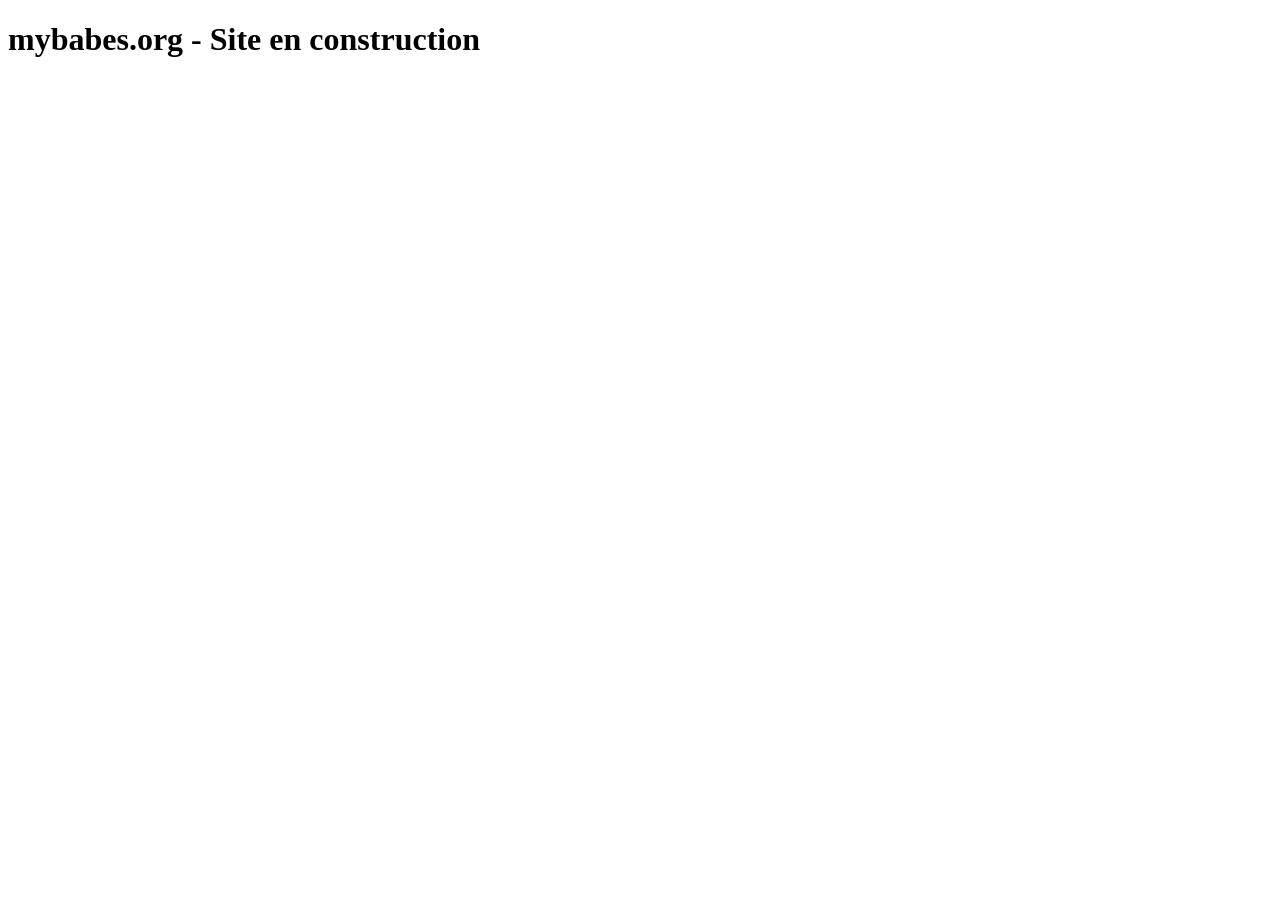
==== mybabes.org/index.html @ 53bb5b3e "init: index.html" ====
<!DOCTYPE html>
<html lang="en">
<head>
    <meta charset="UTF-8">
    <meta name="viewport" content="width=device-width, initial-scale=1.0">
    <title>mybabes.org</title>
</head>
<body>
    <h1>mybabes.org - Site en construction</h1>
</body>
</html>
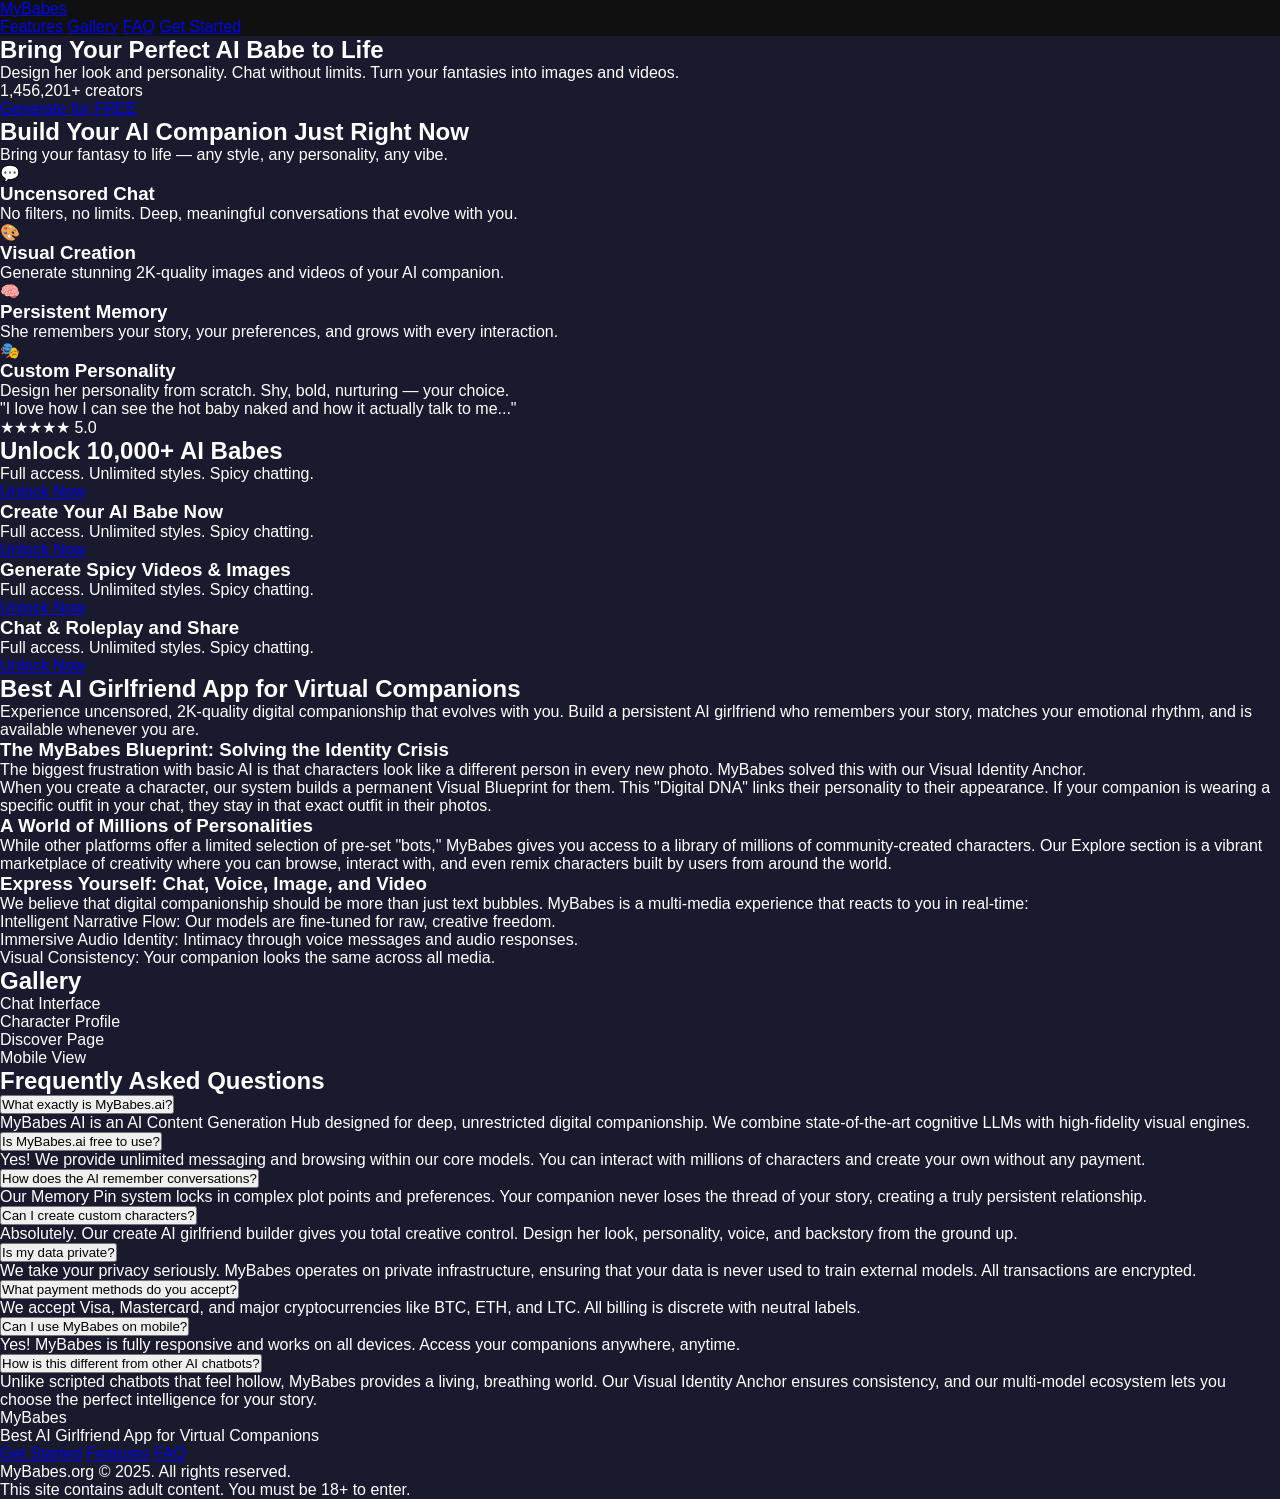
==== commit 5c7d3183: "feat: update mybabes.org/index.html" ====
--- a/mybabes.org/index.html
+++ b/mybabes.org/index.html
@@ -3,9 +3,253 @@
 <head>
     <meta charset="UTF-8">
     <meta name="viewport" content="width=device-width, initial-scale=1.0">
-    <title>mybabes.org</title>
+    <title>MyBabes - Best AI Girlfriend App for Virtual Companions</title>
+    <meta name="description" content="Experience the best AI girlfriend app for virtual companions. Build a unique partner with persistent memory, uncensored chat, and 2K-quality visuals.">
+    <link rel="canonical" href="https://mybabes.org/">
+    <link rel="icon" type="image/png" href="images/icons/favicon.png">
+    <link rel="preconnect" href="https://fonts.googleapis.com">
+    <link href="https://fonts.googleapis.com/css2?family=Inter:wght@300;400;500;600;700;800&display=swap" rel="stylesheet">
+    <link rel="stylesheet" href="styles.css">
+    
+    <script type="application/ld+json">
+    {
+        "@context": "https://schema.org",
+        "@type": "WebApplication",
+        "name": "MyBabes AI Girlfriend",
+        "description": "Best AI girlfriend app for virtual companions",
+        "applicationCategory": "LifestyleApplication",
+        "operatingSystem": "Web",
+        "aggregateRating": {
+            "@type": "AggregateRating",
+            "ratingValue": "4.9",
+            "ratingCount": "1247"
+        },
+        "offers": {
+            "@type": "Offer",
+            "price": "0",
+            "priceCurrency": "USD"
+        }
+    }
+    </script>
 </head>
 <body>
-    <h1>mybabes.org - Site en construction</h1>
+    <nav class="navbar">
+        <div class="nav-container">
+            <a href="/" class="logo">MyBabes</a>
+            <div class="nav-links">
+                <a href="#features">Features</a>
+                <a href="#gallery">Gallery</a>
+                <a href="#faq">FAQ</a>
+                <a href="link/" class="nav-cta">Get Started</a>
+            </div>
+        </div>
+    </nav>
+
+    <section class="hero">
+        <div class="hero-content">
+            <h1>Bring Your Perfect AI Babe to Life</h1>
+            <p class="hero-subtitle">Design her look and personality. Chat without limits. Turn your fantasies into images and videos.</p>
+            <div class="hero-stats">
+                <span class="stat">1,456,201+ creators</span>
+            </div>
+            <a href="link/" class="cta-button">Generate for FREE</a>
+        </div>
+        <div class="hero-visual">
+            <div class="hero-card"></div>
+        </div>
+    </section>
+
+    <section class="features" id="features">
+        <div class="container">
+            <h2>Build Your AI Companion Just Right Now</h2>
+            <p class="section-subtitle">Bring your fantasy to life — any style, any personality, any vibe.</p>
+            
+            <div class="features-grid">
+                <div class="feature-card">
+                    <div class="feature-icon">💬</div>
+                    <h3>Uncensored Chat</h3>
+                    <p>No filters, no limits. Deep, meaningful conversations that evolve with you.</p>
+                </div>
+                <div class="feature-card">
+                    <div class="feature-icon">🎨</div>
+                    <h3>Visual Creation</h3>
+                    <p>Generate stunning 2K-quality images and videos of your AI companion.</p>
+                </div>
+                <div class="feature-card">
+                    <div class="feature-icon">🧠</div>
+                    <h3>Persistent Memory</h3>
+                    <p>She remembers your story, your preferences, and grows with every interaction.</p>
+                </div>
+                <div class="feature-card">
+                    <div class="feature-icon">🎭</div>
+                    <h3>Custom Personality</h3>
+                    <p>Design her personality from scratch. Shy, bold, nurturing — your choice.</p>
+                </div>
+            </div>
+            
+            <div class="testimonial">
+                <p class="quote">"I love how I can see the hot baby naked and how it actually talk to me..."</p>
+                <div class="rating">★★★★★ <span>5.0</span></div>
+            </div>
+        </div>
+    </section>
+
+    <section class="unlock">
+        <div class="container">
+            <h2>Unlock 10,000+ AI Babes</h2>
+            <p>Full access. Unlimited styles. Spicy chatting.</p>
+            <a href="link/" class="cta-button">Unlock Now</a>
+        </div>
+    </section>
+
+    <section class="details">
+        <div class="container">
+            <div class="detail-block">
+                <h3>Create Your AI Babe Now</h3>
+                <p>Full access. Unlimited styles. Spicy chatting.</p>
+                <a href="link/" class="cta-button secondary">Unlock Now</a>
+            </div>
+            
+            <div class="detail-block">
+                <h3>Generate Spicy Videos & Images</h3>
+                <p>Full access. Unlimited styles. Spicy chatting.</p>
+                <a href="link/" class="cta-button secondary">Unlock Now</a>
+            </div>
+            
+            <div class="detail-block">
+                <h3>Chat & Roleplay and Share</h3>
+                <p>Full access. Unlimited styles. Spicy chatting.</p>
+                <a href="link/" class="cta-button secondary">Unlock Now</a>
+            </div>
+        </div>
+    </section>
+
+    <section class="about">
+        <div class="container">
+            <h2>Best AI Girlfriend App for Virtual Companions</h2>
+            <p>Experience uncensored, 2K-quality digital companionship that evolves with you. Build a persistent AI girlfriend who remembers your story, matches your emotional rhythm, and is available whenever you are.</p>
+            
+            <div class="about-content">
+                <div class="about-text">
+                    <h3>The MyBabes Blueprint: Solving the Identity Crisis</h3>
+                    <p>The biggest frustration with basic AI is that characters look like a different person in every new photo. MyBabes solved this with our Visual Identity Anchor.</p>
+                    <p>When you create a character, our system builds a permanent Visual Blueprint for them. This "Digital DNA" links their personality to their appearance. If your companion is wearing a specific outfit in your chat, they stay in that exact outfit in their photos.</p>
+                </div>
+                
+                <div class="about-text">
+                    <h3>A World of Millions of Personalities</h3>
+                    <p>While other platforms offer a limited selection of pre-set "bots," MyBabes gives you access to a library of millions of community-created characters. Our Explore section is a vibrant marketplace of creativity where you can browse, interact with, and even remix characters built by users from around the world.</p>
+                </div>
+                
+                <div class="about-text">
+                    <h3>Express Yourself: Chat, Voice, Image, and Video</h3>
+                    <p>We believe that digital companionship should be more than just text bubbles. MyBabes is a multi-media experience that reacts to you in real-time:</p>
+                    <ul>
+                        <li>Intelligent Narrative Flow: Our models are fine-tuned for raw, creative freedom.</li>
+                        <li>Immersive Audio Identity: Intimacy through voice messages and audio responses.</li>
+                        <li>Visual Consistency: Your companion looks the same across all media.</li>
+                    </ul>
+                </div>
+            </div>
+        </div>
+    </section>
+
+    <section class="gallery" id="gallery">
+        <div class="container">
+            <h2>Gallery</h2>
+            <div class="gallery-grid">
+                <div class="gallery-item">
+                    <div class="gallery-placeholder">Chat Interface</div>
+                </div>
+                <div class="gallery-item">
+                    <div class="gallery-placeholder">Character Profile</div>
+                </div>
+                <div class="gallery-item">
+                    <div class="gallery-placeholder">Discover Page</div>
+                </div>
+                <div class="gallery-item">
+                    <div class="gallery-placeholder">Mobile View</div>
+                </div>
+            </div>
+        </div>
+    </section>
+
+    <section class="faq" id="faq">
+        <div class="container">
+            <h2>Frequently Asked Questions</h2>
+            <div class="faq-list">
+                <div class="faq-item">
+                    <button class="faq-question">What exactly is MyBabes.ai?</button>
+                    <div class="faq-answer">
+                        <p>MyBabes AI is an AI Content Generation Hub designed for deep, unrestricted digital companionship. We combine state-of-the-art cognitive LLMs with high-fidelity visual engines.</p>
+                    </div>
+                </div>
+                <div class="faq-item">
+                    <button class="faq-question">Is MyBabes.ai free to use?</button>
+                    <div class="faq-answer">
+                        <p>Yes! We provide unlimited messaging and browsing within our core models. You can interact with millions of characters and create your own without any payment.</p>
+                    </div>
+                </div>
+                <div class="faq-item">
+                    <button class="faq-question">How does the AI remember conversations?</button>
+                    <div class="faq-answer">
+                        <p>Our Memory Pin system locks in complex plot points and preferences. Your companion never loses the thread of your story, creating a truly persistent relationship.</p>
+                    </div>
+                </div>
+                <div class="faq-item">
+                    <button class="faq-question">Can I create custom characters?</button>
+                    <div class="faq-answer">
+                        <p>Absolutely. Our create AI girlfriend builder gives you total creative control. Design her look, personality, voice, and backstory from the ground up.</p>
+                    </div>
+                </div>
+                <div class="faq-item">
+                    <button class="faq-question">Is my data private?</button>
+                    <div class="faq-answer">
+                        <p>We take your privacy seriously. MyBabes operates on private infrastructure, ensuring that your data is never used to train external models. All transactions are encrypted.</p>
+                    </div>
+                </div>
+                <div class="faq-item">
+                    <button class="faq-question">What payment methods do you accept?</button>
+                    <div class="faq-answer">
+                        <p>We accept Visa, Mastercard, and major cryptocurrencies like BTC, ETH, and LTC. All billing is discrete with neutral labels.</p>
+                    </div>
+                </div>
+                <div class="faq-item">
+                    <button class="faq-question">Can I use MyBabes on mobile?</button>
+                    <div class="faq-answer">
+                        <p>Yes! MyBabes is fully responsive and works on all devices. Access your companions anywhere, anytime.</p>
+                    </div>
+                </div>
+                <div class="faq-item">
+                    <button class="faq-question">How is this different from other AI chatbots?</button>
+                    <div class="faq-answer">
+                        <p>Unlike scripted chatbots that feel hollow, MyBabes provides a living, breathing world. Our Visual Identity Anchor ensures consistency, and our multi-model ecosystem lets you choose the perfect intelligence for your story.</p>
+                    </div>
+                </div>
+            </div>
+        </div>
+    </section>
+
+    <footer>
+        <div class="container">
+            <div class="footer-content">
+                <div class="footer-brand">
+                    <span class="logo">MyBabes</span>
+                    <p>Best AI Girlfriend App for Virtual Companions</p>
+                </div>
+                <div class="footer-links">
+                    <a href="link/">Get Started</a>
+                    <a href="#features">Features</a>
+                    <a href="#faq">FAQ</a>
+                </div>
+            </div>
+            <div class="footer-bottom">
+                <p>MyBabes.org © 2025. All rights reserved.</p>
+                <p class="disclaimer">This site contains adult content. You must be 18+ to enter.</p>
+            </div>
+        </div>
+    </footer>
+
+    <script src="script.js"></script>
 </body>
 </html>
--- a/mybabes.org/styles.css
+++ b/mybabes.org/styles.css
@@ -0,0 +1,18 @@
+/* mybabes.org styles */
+:root {
+    --primary: #ff6b6b;
+    --bg: #1a1a2e;
+    --text: #ffffff;
+}
+
+* {
+    margin: 0;
+    padding: 0;
+    box-sizing: border-box;
+}
+
+body {
+    background: var(--bg);
+    color: var(--text);
+    font-family: Arial, sans-serif;
+}
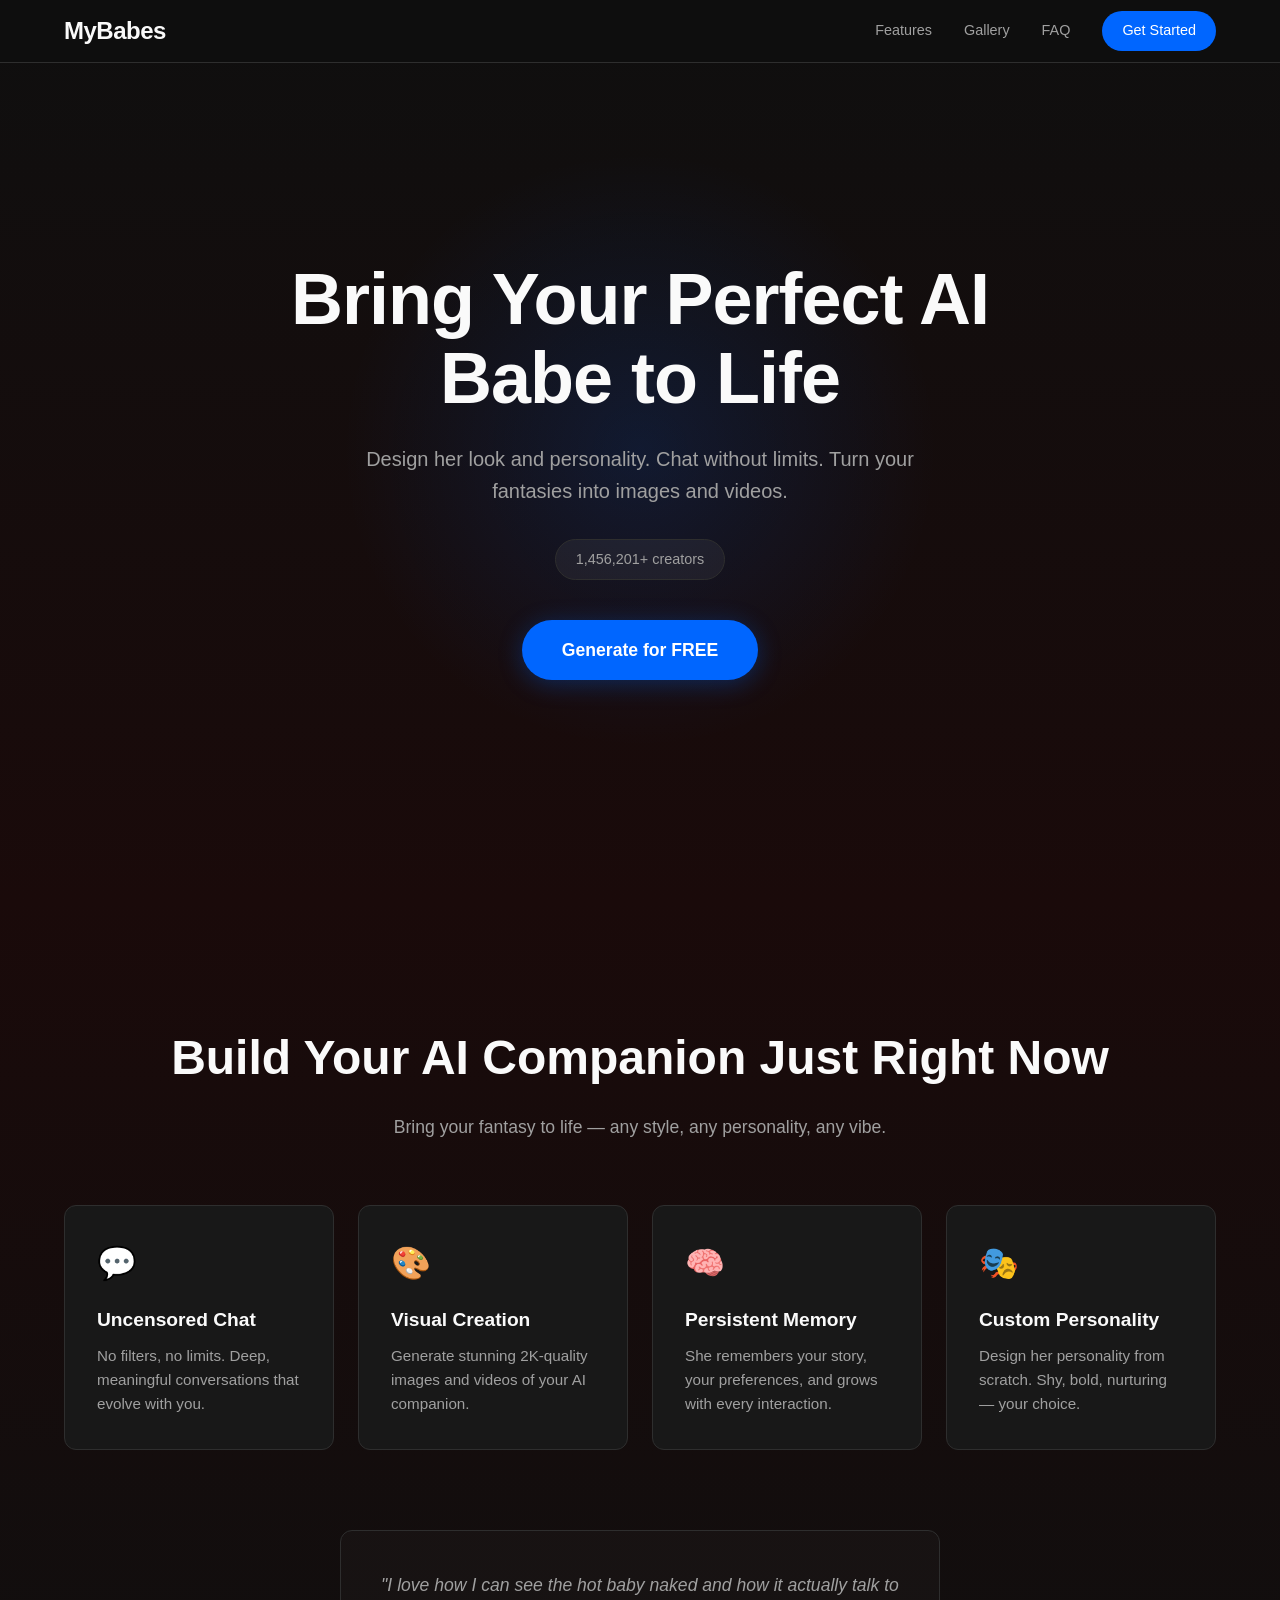
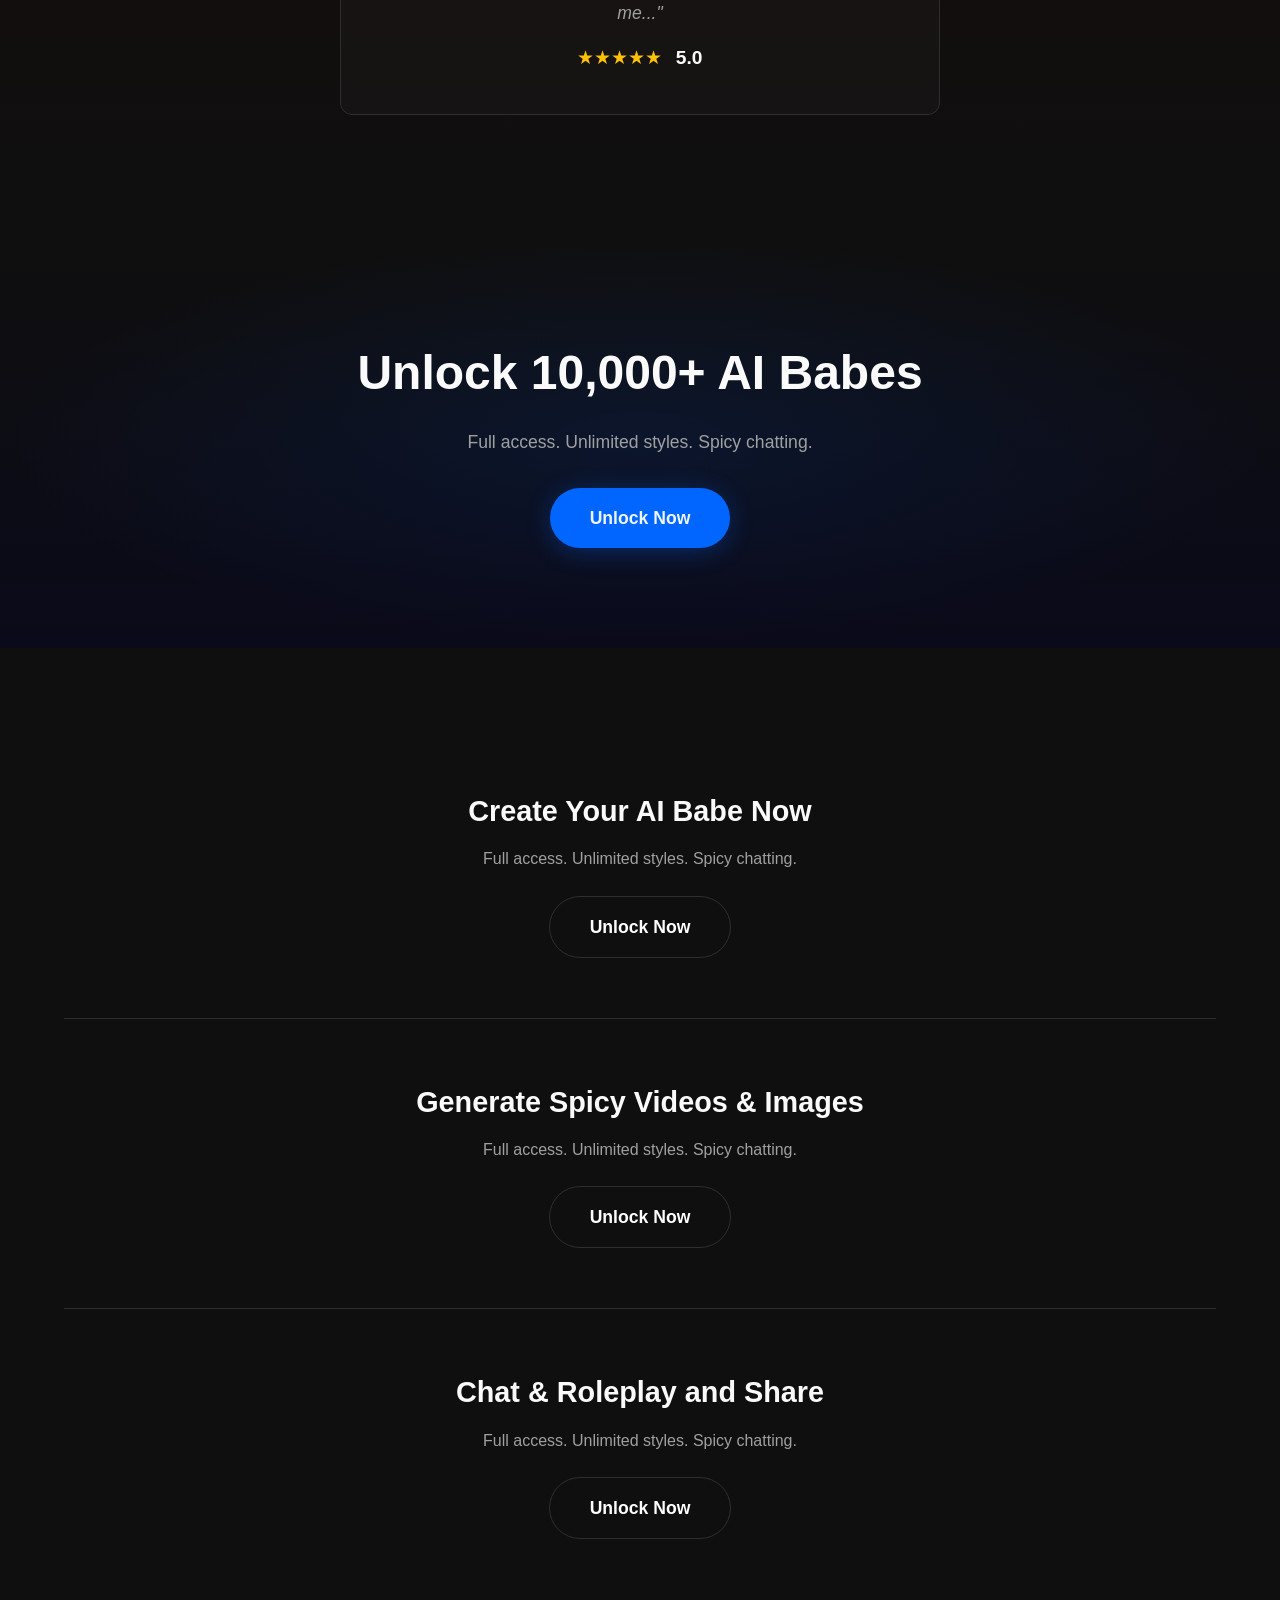
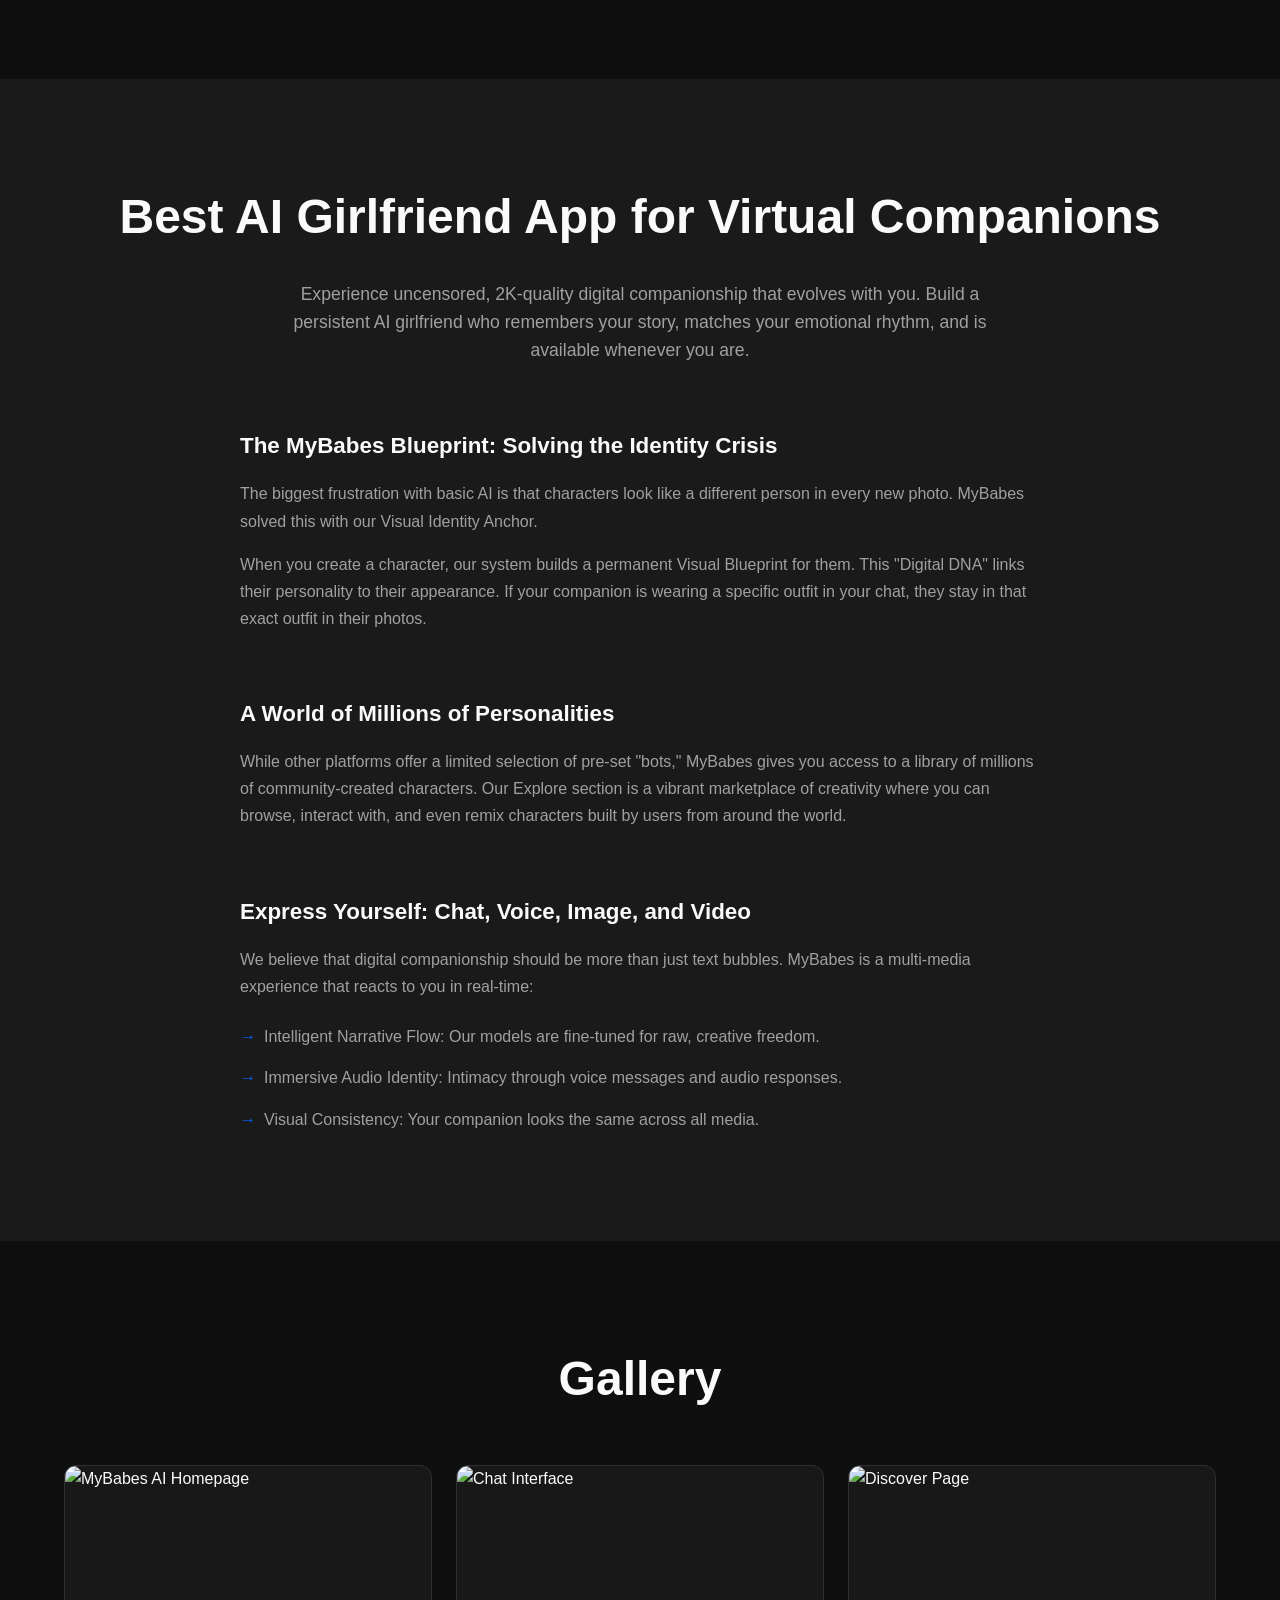
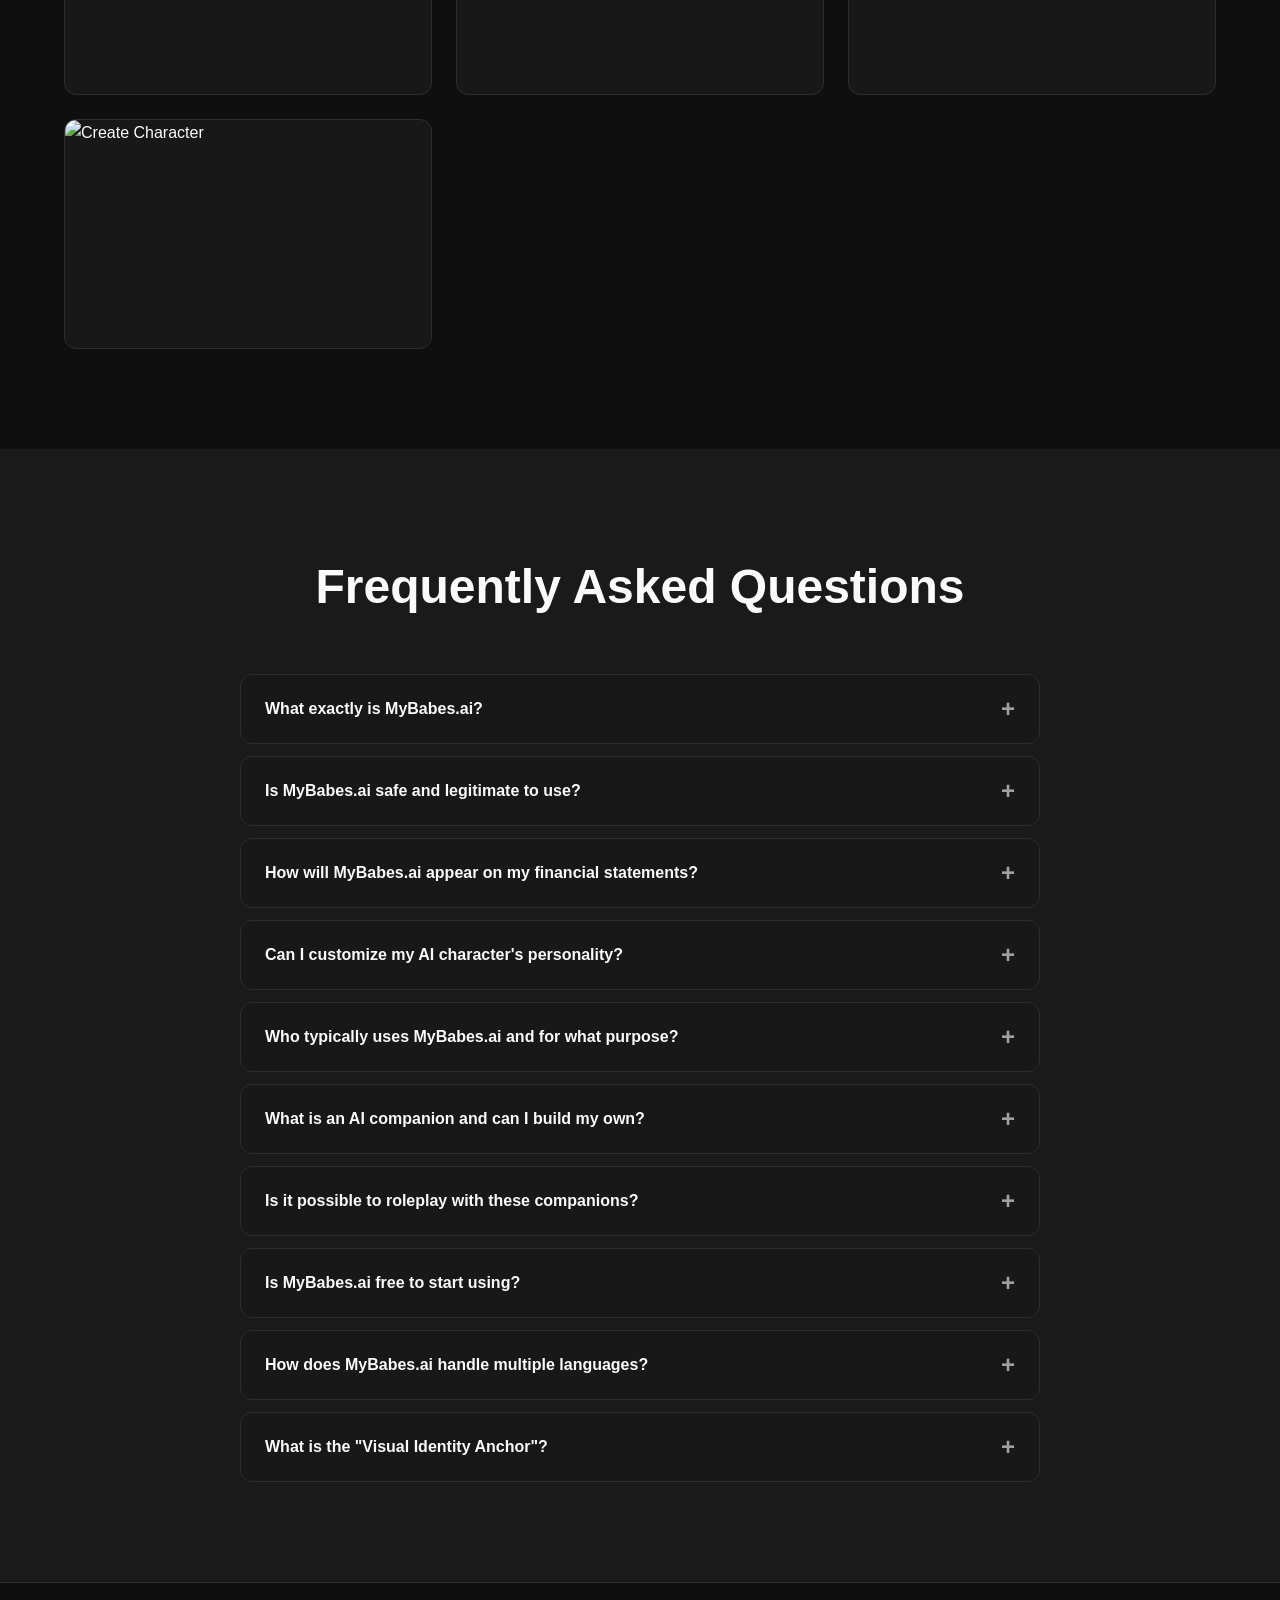
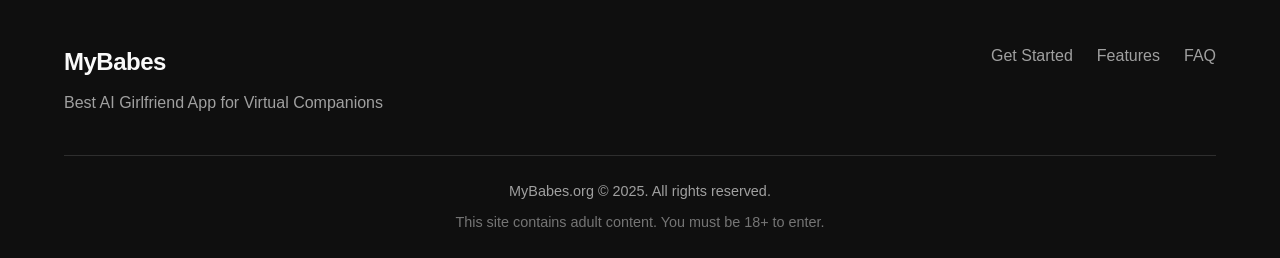
==== commit d4c908be: "feat: update mybabes.org/index.html with hreflang and sitemap" ====
--- a/mybabes.org/index.html
+++ b/mybabes.org/index.html
@@ -7,10 +7,72 @@
     <meta name="description" content="Experience the best AI girlfriend app for virtual companions. Build a unique partner with persistent memory, uncensored chat, and 2K-quality visuals.">
     <link rel="canonical" href="https://mybabes.org/">
     <link rel="icon" type="image/png" href="images/icons/favicon.png">
+    <link rel="alternate" hreflang="x-default" href="https://mybabes.org/">
+    <link rel="alternate" hreflang="en" href="https://mybabes.org/">
+    <link rel="alternate" hreflang="en-us" href="https://mybabes.org/">
+    <link rel="alternate" hreflang="en-gb" href="https://mybabes.org/">
+    <link rel="alternate" hreflang="fr-fr" href="https://mybabes.org/fr/">
+    <link rel="alternate" hreflang="de-de" href="https://mybabes.org/de/">
+    <link rel="alternate" hreflang="es-es" href="https://mybabes.org/es/">
+    <link rel="alternate" hreflang="it-it" href="https://mybabes.org/it/">
+    <link rel="alternate" hreflang="pt-pt" href="https://mybabes.org/pt/">
+    <link rel="alternate" hreflang="nl-nl" href="https://mybabes.org/nl/">
+    <link rel="alternate" hreflang="pl-pl" href="https://mybabes.org/pl/">
+    <link rel="alternate" hreflang="ru-ru" href="https://mybabes.org/ru/">
+    <link rel="alternate" hreflang="tr-tr" href="https://mybabes.org/tr/">
+    <link rel="alternate" hreflang="ja-jp" href="https://mybabes.org/jp/">
+    <link rel="alternate" hreflang="ko-kr" href="https://mybabes.org/kr/">
+    <link rel="alternate" hreflang="zh-cn" href="https://mybabes.org/cn/">
+    <link rel="alternate" hreflang="ar-sa" href="https://mybabes.org/sa/">
+    <link rel="alternate" hreflang="sv-se" href="https://mybabes.org/se/">
+    <link rel="alternate" hreflang="no-no" href="https://mybabes.org/no/">
+    <link rel="alternate" hreflang="da-dk" href="https://mybabes.org/dk/">
+    <link rel="alternate" hreflang="fi-fi" href="https://mybabes.org/fi/">
+    <link rel="alternate" hreflang="cs-cz" href="https://mybabes.org/cz/">
+    <link rel="alternate" hreflang="hu-hu" href="https://mybabes.org/hu/">
+    <link rel="alternate" hreflang="ro-ro" href="https://mybabes.org/ro/">
+    <link rel="alternate" hreflang="bg-bg" href="https://mybabes.org/bg/">
+    <link rel="alternate" hreflang="hr-hr" href="https://mybabes.org/hr/">
+    <link rel="alternate" hreflang="sk-sk" href="https://mybabes.org/sk/">
+    <link rel="alternate" hreflang="sl-si" href="https://mybabes.org/si/">
+    <link rel="alternate" hreflang="lt-lt" href="https://mybabes.org/lt/">
+    <link rel="alternate" hreflang="lv-lv" href="https://mybabes.org/lv/">
+    <link rel="alternate" hreflang="et-ee" href="https://mybabes.org/ee/">
+    <link rel="alternate" hreflang="el-gr" href="https://mybabes.org/gr/">
+    <link rel="alternate" hreflang="he-il" href="https://mybabes.org/il/">
+    <link rel="alternate" hreflang="th-th" href="https://mybabes.org/th/">
+    <link rel="alternate" hreflang="vi-vn" href="https://mybabes.org/vn/">
+    <link rel="alternate" hreflang="id-id" href="https://mybabes.org/id/">
+    <link rel="alternate" hreflang="ms-my" href="https://mybabes.org/my/">
+    <link rel="alternate" hreflang="hi-in" href="https://mybabes.org/in/">
+    <link rel="alternate" hreflang="bn-bd" href="https://mybabes.org/bd/">
+    <link rel="alternate" hreflang="ta-in" href="https://mybabes.org/ta/">
+    <link rel="alternate" hreflang="te-in" href="https://mybabes.org/te/">
+    <link rel="alternate" hreflang="mr-in" href="https://mybabes.org/mr/">
+    <link rel="alternate" hreflang="gu-in" href="https://mybabes.org/gu/">
+    <link rel="alternate" hreflang="kn-in" href="https://mybabes.org/kn/">
+    <link rel="alternate" hreflang="ml-in" href="https://mybabes.org/ml/">
+    <link rel="alternate" hreflang="pa-in" href="https://mybabes.org/pa/">
+    <link rel="alternate" hreflang="ur-pk" href="https://mybabes.org/pk/">
+    <link rel="alternate" hreflang="fa-ir" href="https://mybabes.org/ir/">
+    <link rel="alternate" hreflang="uk-ua" href="https://mybabes.org/ua/">
+    <link rel="alternate" hreflang="be-by" href="https://mybabes.org/by/">
+    <link rel="alternate" hreflang="ka-ge" href="https://mybabes.org/ge/">
+    <link rel="alternate" hreflang="az-az" href="https://mybabes.org/az/">
+    <link rel="alternate" hreflang="hy-am" href="https://mybabes.org/am/">
+    <link rel="alternate" hreflang="sq-al" href="https://mybabes.org/al/">
+    <link rel="alternate" hreflang="mk-mk" href="https://mybabes.org/mk/">
+    <link rel="alternate" hreflang="sr-rs" href="https://mybabes.org/rs/">
+    <link rel="alternate" hreflang="me-me" href="https://mybabes.org/me/">
+    <link rel="alternate" hreflang="ba-ba" href="https://mybabes.org/ba/">
+    <link rel="alternate" hreflang="is-is" href="https://mybabes.org/is/">
+    <link rel="alternate" hreflang="mt-mt" href="https://mybabes.org/mt/">
+    <link rel="alternate" hreflang="cy-gb" href="https://mybabes.org/cy/">
+    <link rel="alternate" hreflang="ga-ie" href="https://mybabes.org/ie/">
+    <link rel="alternate" hreflang="gd-gb" href="https://mybabes.org/gd/">
     <link rel="preconnect" href="https://fonts.googleapis.com">
     <link href="https://fonts.googleapis.com/css2?family=Inter:wght@300;400;500;600;700;800&display=swap" rel="stylesheet">
     <link rel="stylesheet" href="styles.css">
-    
     <script type="application/ld+json">
     {
         "@context": "https://schema.org",
@@ -63,7 +125,6 @@
         <div class="container">
             <h2>Build Your AI Companion Just Right Now</h2>
             <p class="section-subtitle">Bring your fantasy to life — any style, any personality, any vibe.</p>
-            
             <div class="features-grid">
                 <div class="feature-card">
                     <div class="feature-icon">💬</div>
@@ -86,7 +147,6 @@
                     <p>Design her personality from scratch. Shy, bold, nurturing — your choice.</p>
                 </div>
             </div>
-            
             <div class="testimonial">
                 <p class="quote">"I love how I can see the hot baby naked and how it actually talk to me..."</p>
                 <div class="rating">★★★★★ <span>5.0</span></div>
@@ -109,13 +169,11 @@
                 <p>Full access. Unlimited styles. Spicy chatting.</p>
                 <a href="link/" class="cta-button secondary">Unlock Now</a>
             </div>
-            
             <div class="detail-block">
                 <h3>Generate Spicy Videos & Images</h3>
                 <p>Full access. Unlimited styles. Spicy chatting.</p>
                 <a href="link/" class="cta-button secondary">Unlock Now</a>
             </div>
-            
             <div class="detail-block">
                 <h3>Chat & Roleplay and Share</h3>
                 <p>Full access. Unlimited styles. Spicy chatting.</p>
@@ -128,19 +186,16 @@
         <div class="container">
             <h2>Best AI Girlfriend App for Virtual Companions</h2>
             <p>Experience uncensored, 2K-quality digital companionship that evolves with you. Build a persistent AI girlfriend who remembers your story, matches your emotional rhythm, and is available whenever you are.</p>
-            
             <div class="about-content">
                 <div class="about-text">
                     <h3>The MyBabes Blueprint: Solving the Identity Crisis</h3>
                     <p>The biggest frustration with basic AI is that characters look like a different person in every new photo. MyBabes solved this with our Visual Identity Anchor.</p>
                     <p>When you create a character, our system builds a permanent Visual Blueprint for them. This "Digital DNA" links their personality to their appearance. If your companion is wearing a specific outfit in your chat, they stay in that exact outfit in their photos.</p>
                 </div>
-                
                 <div class="about-text">
                     <h3>A World of Millions of Personalities</h3>
                     <p>While other platforms offer a limited selection of pre-set "bots," MyBabes gives you access to a library of millions of community-created characters. Our Explore section is a vibrant marketplace of creativity where you can browse, interact with, and even remix characters built by users from around the world.</p>
                 </div>
-                
                 <div class="about-text">
                     <h3>Express Yourself: Chat, Voice, Image, and Video</h3>
                     <p>We believe that digital companionship should be more than just text bubbles. MyBabes is a multi-media experience that reacts to you in real-time:</p>
@@ -159,16 +214,16 @@
             <h2>Gallery</h2>
             <div class="gallery-grid">
                 <div class="gallery-item">
-                    <div class="gallery-placeholder">Chat Interface</div>
+                    <img src="images/gallery/homepage.webp" alt="MyBabes AI Homepage" loading="lazy">
                 </div>
                 <div class="gallery-item">
-                    <div class="gallery-placeholder">Character Profile</div>
+                    <img src="images/gallery/chat-interface.webp" alt="Chat Interface" loading="lazy">
                 </div>
                 <div class="gallery-item">
-                    <div class="gallery-placeholder">Discover Page</div>
+                    <img src="images/gallery/discover-page.webp" alt="Discover Page" loading="lazy">
                 </div>
                 <div class="gallery-item">
-                    <div class="gallery-placeholder">Mobile View</div>
+                    <img src="images/gallery/create-character.webp" alt="Create Character" loading="lazy">
                 </div>
             </div>
         </div>
@@ -181,49 +236,61 @@
                 <div class="faq-item">
                     <button class="faq-question">What exactly is MyBabes.ai?</button>
                     <div class="faq-answer">
-                        <p>MyBabes AI is an AI Content Generation Hub designed for deep, unrestricted digital companionship. We combine state-of-the-art cognitive LLMs with high-fidelity visual engines.</p>
-                    </div>
-                </div>
-                <div class="faq-item">
-                    <button class="faq-question">Is MyBabes.ai free to use?</button>
-                    <div class="faq-answer">
-                        <p>Yes! We provide unlimited messaging and browsing within our core models. You can interact with millions of characters and create your own without any payment.</p>
-                    </div>
-                </div>
-                <div class="faq-item">
-                    <button class="faq-question">How does the AI remember conversations?</button>
-                    <div class="faq-answer">
-                        <p>Our Memory Pin system locks in complex plot points and preferences. Your companion never loses the thread of your story, creating a truly persistent relationship.</p>
-                    </div>
-                </div>
-                <div class="faq-item">
-                    <button class="faq-question">Can I create custom characters?</button>
-                    <div class="faq-answer">
-                        <p>Absolutely. Our create AI girlfriend builder gives you total creative control. Design her look, personality, voice, and backstory from the ground up.</p>
-                    </div>
-                </div>
-                <div class="faq-item">
-                    <button class="faq-question">Is my data private?</button>
-                    <div class="faq-answer">
-                        <p>We take your privacy seriously. MyBabes operates on private infrastructure, ensuring that your data is never used to train external models. All transactions are encrypted.</p>
-                    </div>
-                </div>
-                <div class="faq-item">
-                    <button class="faq-question">What payment methods do you accept?</button>
-                    <div class="faq-answer">
-                        <p>We accept Visa, Mastercard, and major cryptocurrencies like BTC, ETH, and LTC. All billing is discrete with neutral labels.</p>
-                    </div>
-                </div>
-                <div class="faq-item">
-                    <button class="faq-question">Can I use MyBabes on mobile?</button>
-                    <div class="faq-answer">
-                        <p>Yes! MyBabes is fully responsive and works on all devices. Access your companions anywhere, anytime.</p>
-                    </div>
-                </div>
-                <div class="faq-item">
-                    <button class="faq-question">How is this different from other AI chatbots?</button>
-                    <div class="faq-answer">
-                        <p>Unlike scripted chatbots that feel hollow, MyBabes provides a living, breathing world. Our Visual Identity Anchor ensures consistency, and our multi-model ecosystem lets you choose the perfect intelligence for your story.</p>
+                        <p>MyBabes AI is an AI Content Generation Hub designed for deep, unrestricted digital companionship. We combine state-of-the-art cognitive LLMs with high-fidelity visual engines. This allows users to engage in complex roleplay, create unique characters, and generate 2K images and videos within a single platform.</p>
+                    </div>
+                </div>
+                <div class="faq-item">
+                    <button class="faq-question">Is MyBabes.ai safe and legitimate to use?</button>
+                    <div class="faq-answer">
+                        <p>Absolutely. We prioritize user security and data sovereignty. Because we use private hardware hosting, your data and model weights reside on private infrastructure rather than third-party clouds. All interactions are encrypted, and your creative work remains entirely yours.</p>
+                    </div>
+                </div>
+                <div class="faq-item">
+                    <button class="faq-question">How will MyBabes.ai appear on my financial statements?</button>
+                    <div class="faq-answer">
+                        <p>We value your privacy. All transactions on MyBabes are handled through secure gateways. To ensure total discretion, our charges appear with neutral, non-descript billing labels on your bank statements. We also accept cryptocurrencies for those who prefer an extra layer of anonymity.</p>
+                    </div>
+                </div>
+                <div class="faq-item">
+                    <button class="faq-question">Can I customize my AI character's personality?</button>
+                    <div class="faq-answer">
+                        <p>Yes, customization is our core focus. Using our Custom Babe builder, you can define everything from a character's backstory to their specific verbal quirks. With our Memory Pin system, you can even "lock" important facts into their memory to ensure your story remains consistent.</p>
+                    </div>
+                </div>
+                <div class="faq-item">
+                    <button class="faq-question">Who typically uses MyBabes.ai and for what purpose?</button>
+                    <div class="faq-answer">
+                        <p>Our community is incredibly diverse. Writers use MyBabes as a sandbox for storytelling; artists use our 2K visual tools for AI Photo Editing & Remodeling. Others find MyBabes to be a dependable, judgment-free space for emotional rehearsal and companionship.</p>
+                    </div>
+                </div>
+                <div class="faq-item">
+                    <button class="faq-question">What is an AI companion and can I build my own?</button>
+                    <div class="faq-answer">
+                        <p>An AI companion is a digital persona powered by a Large Language Model designed to simulate human-like interaction. On MyBabes, you can create one in minutes. By defining their "DNA" in our builder, you create a persistent individual that can chat, send voice notes, and appear in images tailored to your vision.</p>
+                    </div>
+                </div>
+                <div class="faq-item">
+                    <button class="faq-question">Is it possible to roleplay with these companions?</button>
+                    <div class="faq-answer">
+                        <p>Roleplay is the heart of the MyBabes experience. Our AI models are specifically fine-tuned for unrestricted roleplay, meaning you won't face the restrictive "morality" filters found on other sites. You can steer the plot, change environments, or suggest games using our real-time commands.</p>
+                    </div>
+                </div>
+                <div class="faq-item">
+                    <button class="faq-question">Is MyBabes.ai free to start using?</button>
+                    <div class="faq-answer">
+                        <p>Yes. We believe in "User-First" value. You can explore millions of characters, send unlimited messages, and generate standard images for free. Premium features like 2K upscaling and cinematic video are handled via a flexible token or subscription system.</p>
+                    </div>
+                </div>
+                <div class="faq-item">
+                    <button class="faq-question">How does MyBabes.ai handle multiple languages?</button>
+                    <div class="faq-answer">
+                        <p>We recognize that connection is most powerful in your own language. We offer high-fidelity localized experiences, including a dedicated French AI chat, Spanish and German support, with 24/7 global customer service available to help users in any time zone.</p>
+                    </div>
+                </div>
+                <div class="faq-item">
+                    <button class="faq-question">What is the "Visual Identity Anchor"?</button>
+                    <div class="faq-answer">
+                        <p>This is our proprietary technology that prevents "character drift." It creates a permanent visual blueprint of your character's features. Cinematic Face & Expression Tools ensures that every image or video generated in the chat looks exactly like the character you've been talking to.</p>
                     </div>
                 </div>
             </div>
--- a/mybabes.org/styles.css
+++ b/mybabes.org/styles.css
@@ -1,8 +1,16 @@
-/* mybabes.org styles */
 :root {
-    --primary: #ff6b6b;
-    --bg: #1a1a2e;
-    --text: #ffffff;
+    --bg: #0f0f0f;
+    --bg-secondary: #1a1a1a;
+    --bg-card: #181818;
+    --text: #fafafa;
+    --text-secondary: #a0a0a0;
+    --primary: #0066ff;
+    --primary-hover: #1a75ff;
+    --secondary: #ff6b35;
+    --border: #2e2e2e;
+    --radius: 12px;
+    --shadow: 0 4px 24px rgba(0,0,0,0.4);
+    --font: 'Inter', -apple-system, BlinkMacSystemFont, sans-serif;
 }
 
 * {
@@ -11,8 +19,583 @@
     box-sizing: border-box;
 }
 
+html {
+    scroll-behavior: smooth;
+}
+
 body {
     background: var(--bg);
     color: var(--text);
-    font-family: Arial, sans-serif;
-}+    font-family: var(--font);
+    line-height: 1.6;
+    overflow-x: hidden;
+}
+
+.container {
+    max-width: 1200px;
+    margin: 0 auto;
+    padding: 0 24px;
+}
+
+/* Navbar */
+.navbar {
+    position: fixed;
+    top: 0;
+    left: 0;
+    right: 0;
+    z-index: 1000;
+    background: rgba(15, 15, 15, 0.9);
+    backdrop-filter: blur(20px);
+    border-bottom: 1px solid var(--border);
+}
+
+.nav-container {
+    max-width: 1200px;
+    margin: 0 auto;
+    padding: 0 24px;
+    display: flex;
+    justify-content: space-between;
+    align-items: center;
+    height: 62px;
+}
+
+.logo {
+    font-size: 1.5rem;
+    font-weight: 800;
+    color: var(--text);
+    text-decoration: none;
+    letter-spacing: -0.5px;
+}
+
+.nav-links {
+    display: flex;
+    gap: 32px;
+    align-items: center;
+}
+
+.nav-links a {
+    color: var(--text-secondary);
+    text-decoration: none;
+    font-size: 0.9rem;
+    font-weight: 500;
+    transition: color 0.3s;
+}
+
+.nav-links a:hover {
+    color: var(--text);
+}
+
+.nav-cta {
+    background: var(--primary);
+    color: #fff !important;
+    padding: 8px 20px;
+    border-radius: 100px;
+    font-weight: 600;
+}
+
+.nav-cta:hover {
+    background: var(--primary-hover);
+}
+
+/* Hero */
+.hero {
+    min-height: 100vh;
+    display: flex;
+    align-items: center;
+    justify-content: center;
+    padding: 120px 24px 80px;
+    background: linear-gradient(180deg, var(--bg) 0%, #1a0a0a 100%);
+    position: relative;
+    overflow: hidden;
+}
+
+.hero::before {
+    content: '';
+    position: absolute;
+    top: 50%;
+    left: 50%;
+    width: 600px;
+    height: 600px;
+    background: radial-gradient(circle, rgba(0, 102, 255, 0.15) 0%, transparent 70%);
+    transform: translate(-50%, -50%);
+    pointer-events: none;
+}
+
+.hero-content {
+    text-align: center;
+    max-width: 800px;
+    position: relative;
+    z-index: 1;
+}
+
+.hero h1 {
+    font-size: clamp(2.5rem, 6vw, 4.5rem);
+    font-weight: 800;
+    line-height: 1.1;
+    margin-bottom: 24px;
+    letter-spacing: -1px;
+}
+
+.hero-subtitle {
+    font-size: 1.25rem;
+    color: var(--text-secondary);
+    margin-bottom: 32px;
+    max-width: 600px;
+    margin-left: auto;
+    margin-right: auto;
+}
+
+.hero-stats {
+    margin-bottom: 40px;
+}
+
+.stat {
+    display: inline-block;
+    background: rgba(255, 255, 255, 0.05);
+    padding: 8px 20px;
+    border-radius: 100px;
+    font-size: 0.9rem;
+    color: var(--text-secondary);
+    border: 1px solid var(--border);
+}
+
+.cta-button {
+    display: inline-block;
+    background: var(--primary);
+    color: #fff;
+    padding: 16px 40px;
+    border-radius: 100px;
+    font-size: 1.1rem;
+    font-weight: 600;
+    text-decoration: none;
+    transition: all 0.3s;
+    box-shadow: 0 4px 24px rgba(0, 102, 255, 0.3);
+}
+
+.cta-button:hover {
+    background: var(--primary-hover);
+    transform: translateY(-2px);
+    box-shadow: 0 8px 32px rgba(0, 102, 255, 0.4);
+}
+
+.cta-button.secondary {
+    background: transparent;
+    border: 1px solid var(--border);
+    box-shadow: none;
+}
+
+.cta-button.secondary:hover {
+    background: rgba(255, 255, 255, 0.05);
+}
+
+/* Features */
+.features {
+    padding: 120px 0;
+    background: linear-gradient(180deg, #1a0a0a 0%, var(--bg) 100%);
+}
+
+.features h2 {
+    font-size: clamp(2rem, 4vw, 3rem);
+    font-weight: 800;
+    text-align: center;
+    margin-bottom: 16px;
+}
+
+.section-subtitle {
+    text-align: center;
+    color: var(--text-secondary);
+    font-size: 1.1rem;
+    margin-bottom: 64px;
+}
+
+.features-grid {
+    display: grid;
+    grid-template-columns: repeat(auto-fit, minmax(260px, 1fr));
+    gap: 24px;
+    margin-bottom: 80px;
+}
+
+.feature-card {
+    background: var(--bg-card);
+    border: 1px solid var(--border);
+    border-radius: var(--radius);
+    padding: 32px;
+    transition: all 0.3s;
+}
+
+.feature-card:hover {
+    border-color: var(--primary);
+    transform: translateY(-4px);
+}
+
+.feature-icon {
+    font-size: 2rem;
+    margin-bottom: 16px;
+}
+
+.feature-card h3 {
+    font-size: 1.2rem;
+    font-weight: 600;
+    margin-bottom: 8px;
+}
+
+.feature-card p {
+    color: var(--text-secondary);
+    font-size: 0.95rem;
+}
+
+.testimonial {
+    text-align: center;
+    max-width: 600px;
+    margin: 0 auto;
+    padding: 40px;
+    background: rgba(255, 255, 255, 0.02);
+    border-radius: var(--radius);
+    border: 1px solid var(--border);
+}
+
+.quote {
+    font-size: 1.1rem;
+    font-style: italic;
+    color: var(--text-secondary);
+    margin-bottom: 16px;
+}
+
+.rating {
+    color: #ffc107;
+    font-size: 1.2rem;
+}
+
+.rating span {
+    color: var(--text);
+    font-weight: 600;
+    margin-left: 8px;
+}
+
+/* Unlock */
+.unlock {
+    padding: 100px 0;
+    text-align: center;
+    background: linear-gradient(180deg, var(--bg) 0%, #0a0a1a 100%);
+    position: relative;
+}
+
+.unlock::before {
+    content: '';
+    position: absolute;
+    top: 0;
+    left: 0;
+    right: 0;
+    bottom: 0;
+    background: radial-gradient(ellipse at center, rgba(0, 102, 255, 0.1) 0%, transparent 70%);
+    pointer-events: none;
+}
+
+.unlock h2 {
+    font-size: clamp(2rem, 4vw, 3rem);
+    font-weight: 800;
+    margin-bottom: 16px;
+    position: relative;
+}
+
+.unlock p {
+    color: var(--text-secondary);
+    font-size: 1.1rem;
+    margin-bottom: 32px;
+    position: relative;
+}
+
+/* Details */
+.details {
+    padding: 80px 0;
+}
+
+.detail-block {
+    text-align: center;
+    padding: 60px 0;
+    border-bottom: 1px solid var(--border);
+}
+
+.detail-block:last-child {
+    border-bottom: none;
+}
+
+.detail-block h3 {
+    font-size: 1.8rem;
+    font-weight: 700;
+    margin-bottom: 12px;
+}
+
+.detail-block p {
+    color: var(--text-secondary);
+    margin-bottom: 24px;
+}
+
+/* About */
+.about {
+    padding: 100px 0;
+    background: var(--bg-secondary);
+}
+
+.about h2 {
+    font-size: clamp(2rem, 4vw, 3rem);
+    font-weight: 800;
+    text-align: center;
+    margin-bottom: 24px;
+}
+
+.about > .container > p {
+    text-align: center;
+    color: var(--text-secondary);
+    max-width: 700px;
+    margin: 0 auto 64px;
+    font-size: 1.1rem;
+}
+
+.about-content {
+    display: flex;
+    flex-direction: column;
+    gap: 48px;
+}
+
+.about-text {
+    max-width: 800px;
+    margin: 0 auto;
+}
+
+.about-text h3 {
+    font-size: 1.4rem;
+    font-weight: 700;
+    margin-bottom: 16px;
+    color: var(--text);
+}
+
+.about-text p {
+    color: var(--text-secondary);
+    margin-bottom: 16px;
+    line-height: 1.7;
+}
+
+.about-text ul {
+    list-style: none;
+    padding: 0;
+}
+
+.about-text li {
+    color: var(--text-secondary);
+    padding: 8px 0;
+    padding-left: 24px;
+    position: relative;
+}
+
+.about-text li::before {
+    content: '→';
+    position: absolute;
+    left: 0;
+    color: var(--primary);
+}
+
+/* Gallery */
+.gallery {
+    padding: 100px 0;
+}
+
+.gallery h2 {
+    font-size: clamp(2rem, 4vw, 3rem);
+    font-weight: 800;
+    text-align: center;
+    margin-bottom: 48px;
+}
+
+.gallery-grid {
+    display: grid;
+    grid-template-columns: repeat(auto-fit, minmax(280px, 1fr));
+    gap: 24px;
+}
+
+.gallery-item {
+    aspect-ratio: 16/10;
+    background: var(--bg-card);
+    border-radius: var(--radius);
+    overflow: hidden;
+    border: 1px solid var(--border);
+}
+
+.gallery-placeholder {
+    width: 100%;
+    height: 100%;
+    display: flex;
+    align-items: center;
+    justify-content: center;
+    color: var(--text-secondary);
+    font-size: 1.1rem;
+}
+
+/* FAQ */
+.faq {
+    padding: 100px 0;
+    background: var(--bg-secondary);
+}
+
+.faq h2 {
+    font-size: clamp(2rem, 4vw, 3rem);
+    font-weight: 800;
+    text-align: center;
+    margin-bottom: 48px;
+}
+
+.faq-list {
+    max-width: 800px;
+    margin: 0 auto;
+    display: flex;
+    flex-direction: column;
+    gap: 12px;
+}
+
+.faq-item {
+    background: var(--bg-card);
+    border: 1px solid var(--border);
+    border-radius: var(--radius);
+    overflow: hidden;
+}
+
+.faq-question {
+    width: 100%;
+    padding: 20px 24px;
+    background: none;
+    border: none;
+    color: var(--text);
+    font-size: 1rem;
+    font-weight: 600;
+    font-family: inherit;
+    text-align: left;
+    cursor: pointer;
+    display: flex;
+    justify-content: space-between;
+    align-items: center;
+    transition: background 0.3s;
+}
+
+.faq-question:hover {
+    background: rgba(255, 255, 255, 0.02);
+}
+
+.faq-question::after {
+    content: '+';
+    font-size: 1.5rem;
+    color: var(--text-secondary);
+    transition: transform 0.3s;
+}
+
+.faq-item.active .faq-question::after {
+    transform: rotate(45deg);
+}
+
+.faq-answer {
+    max-height: 0;
+    overflow: hidden;
+    transition: max-height 0.3s ease-out;
+}
+
+.faq-item.active .faq-answer {
+    max-height: 300px;
+}
+
+.faq-answer p {
+    padding: 0 24px 20px;
+    color: var(--text-secondary);
+    line-height: 1.6;
+}
+
+/* Footer */
+footer {
+    background: var(--bg);
+    border-top: 1px solid var(--border);
+    padding: 60px 0 24px;
+}
+
+.footer-content {
+    display: flex;
+    justify-content: space-between;
+    align-items: flex-start;
+    margin-bottom: 40px;
+    flex-wrap: wrap;
+    gap: 32px;
+}
+
+.footer-brand p {
+    color: var(--text-secondary);
+    margin-top: 8px;
+}
+
+.footer-links {
+    display: flex;
+    gap: 24px;
+}
+
+.footer-links a {
+    color: var(--text-secondary);
+    text-decoration: none;
+    transition: color 0.3s;
+}
+
+.footer-links a:hover {
+    color: var(--text);
+}
+
+.footer-bottom {
+    text-align: center;
+    padding-top: 24px;
+    border-top: 1px solid var(--border);
+}
+
+.footer-bottom p {
+    color: var(--text-secondary);
+    font-size: 0.9rem;
+}
+
+.disclaimer {
+    margin-top: 8px;
+    font-size: 0.8rem;
+    opacity: 0.7;
+}
+
+/* Responsive */
+@media (max-width: 768px) {
+    .nav-links {
+        display: none;
+    }
+    
+    .hero {
+        padding: 100px 16px 60px;
+    }
+    
+    .features-grid {
+        grid-template-columns: 1fr;
+    }
+    
+    .gallery-grid {
+        grid-template-columns: 1fr;
+    }
+    
+    .footer-content {
+        flex-direction: column;
+        text-align: center;
+    }
+    
+    .footer-links {
+        justify-content: center;
+    }
+}
+
+/* Scroll animations */
+.fade-in {
+    opacity: 0;
+    transform: translateY(20px);
+    transition: opacity 0.6s, transform 0.6s;
+}
+
+.fade-in.visible {
+    opacity: 1;
+    transform: translateY(0);
+}
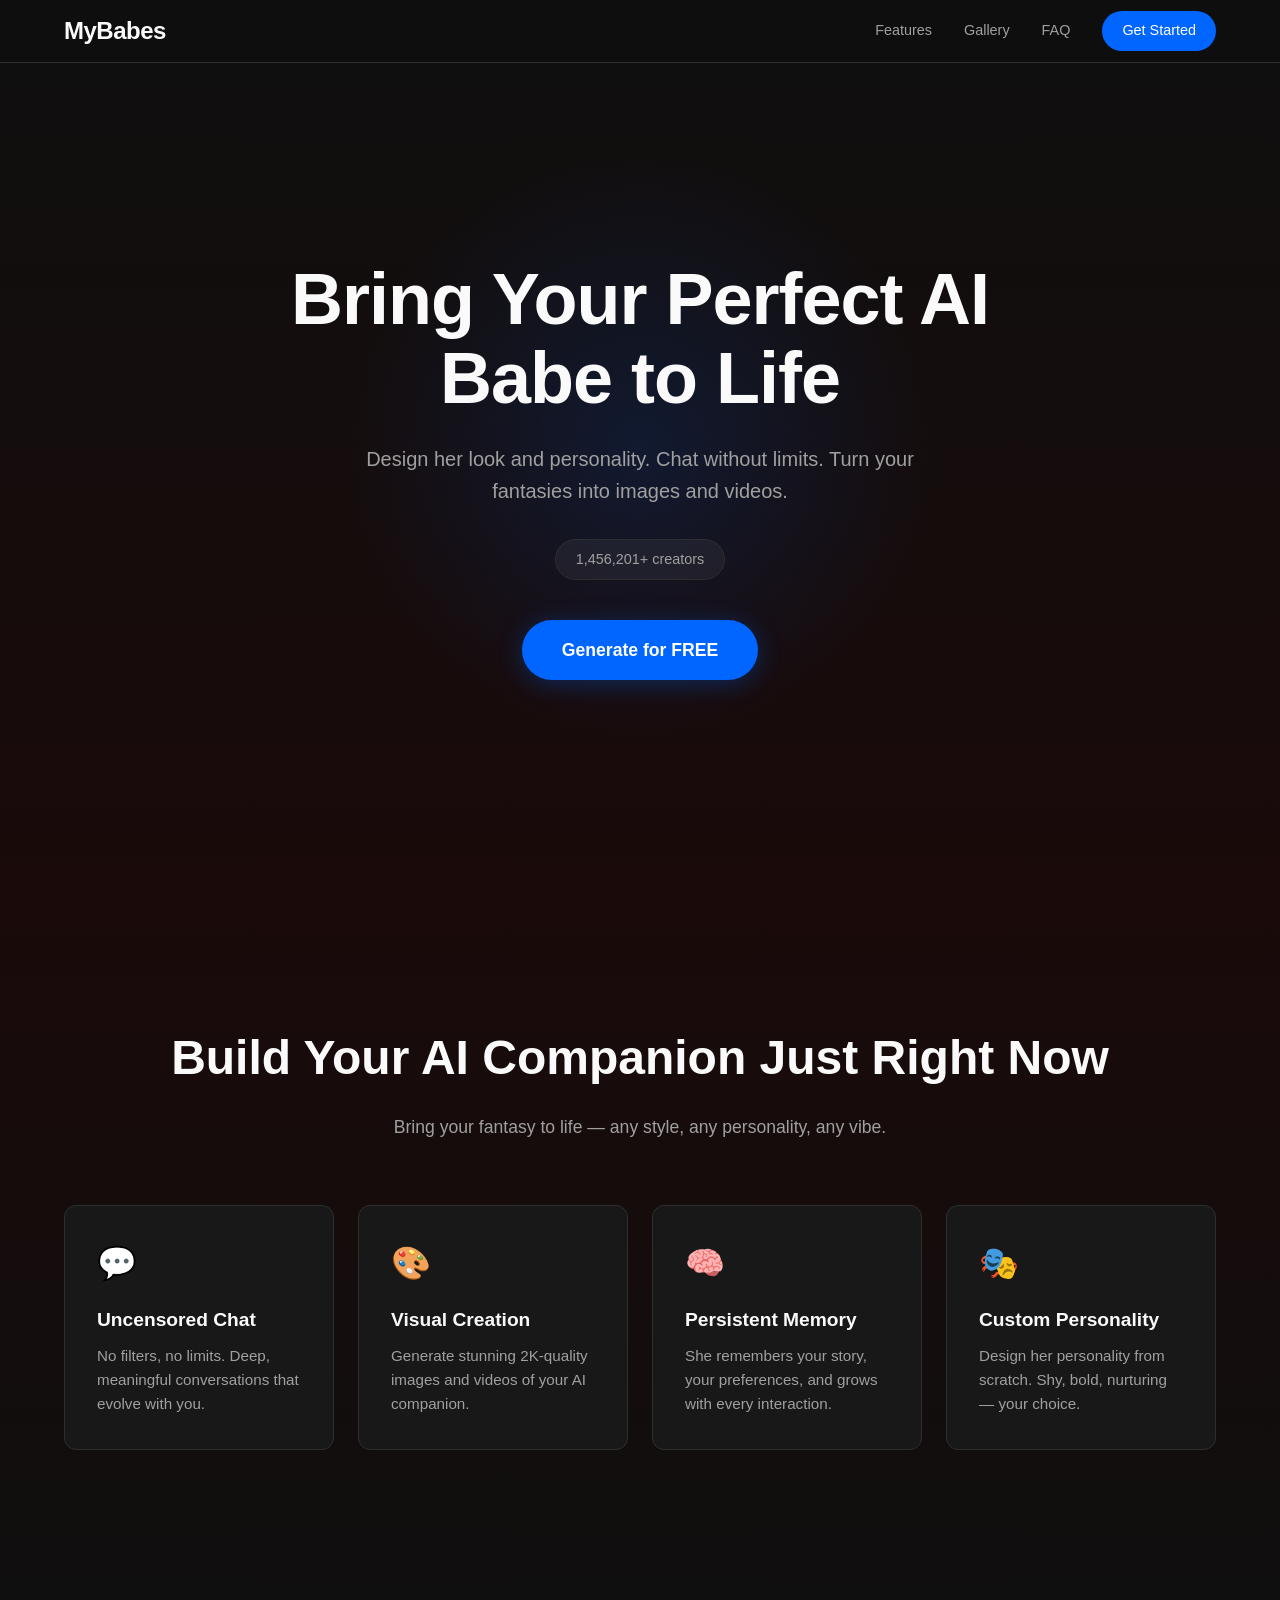
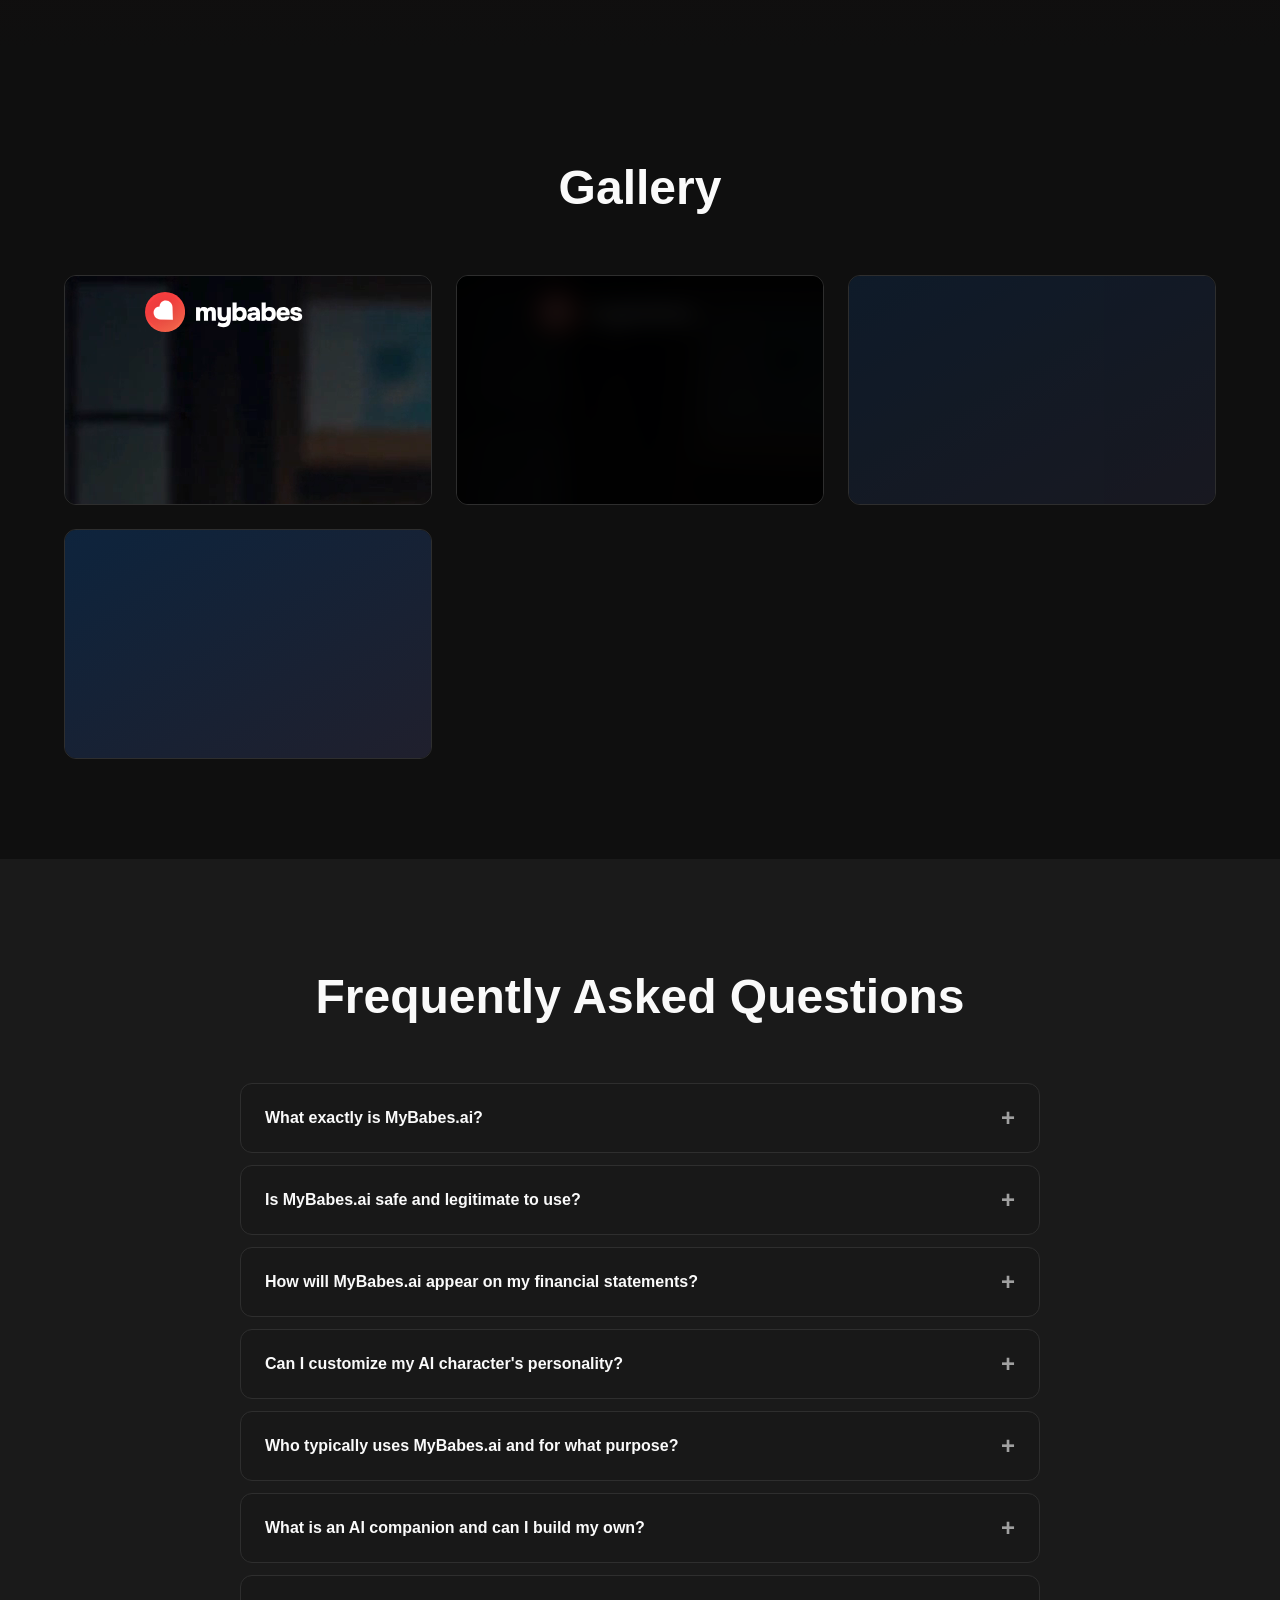
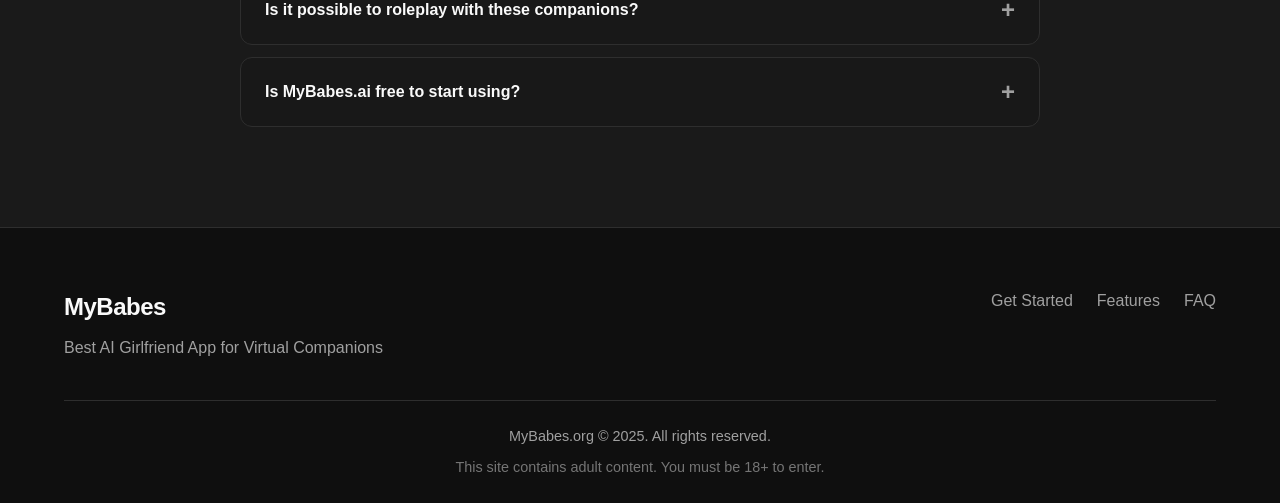
==== commit 90214df8: "feat: update mybabes.org/index.html - skill compliant" ====
--- a/mybabes.org/index.html
+++ b/mybabes.org/index.html
@@ -116,9 +116,6 @@
             </div>
             <a href="link/" class="cta-button">Generate for FREE</a>
         </div>
-        <div class="hero-visual">
-            <div class="hero-card"></div>
-        </div>
     </section>
 
     <section class="features" id="features">
@@ -147,65 +144,6 @@
                     <p>Design her personality from scratch. Shy, bold, nurturing — your choice.</p>
                 </div>
             </div>
-            <div class="testimonial">
-                <p class="quote">"I love how I can see the hot baby naked and how it actually talk to me..."</p>
-                <div class="rating">★★★★★ <span>5.0</span></div>
-            </div>
-        </div>
-    </section>
-
-    <section class="unlock">
-        <div class="container">
-            <h2>Unlock 10,000+ AI Babes</h2>
-            <p>Full access. Unlimited styles. Spicy chatting.</p>
-            <a href="link/" class="cta-button">Unlock Now</a>
-        </div>
-    </section>
-
-    <section class="details">
-        <div class="container">
-            <div class="detail-block">
-                <h3>Create Your AI Babe Now</h3>
-                <p>Full access. Unlimited styles. Spicy chatting.</p>
-                <a href="link/" class="cta-button secondary">Unlock Now</a>
-            </div>
-            <div class="detail-block">
-                <h3>Generate Spicy Videos & Images</h3>
-                <p>Full access. Unlimited styles. Spicy chatting.</p>
-                <a href="link/" class="cta-button secondary">Unlock Now</a>
-            </div>
-            <div class="detail-block">
-                <h3>Chat & Roleplay and Share</h3>
-                <p>Full access. Unlimited styles. Spicy chatting.</p>
-                <a href="link/" class="cta-button secondary">Unlock Now</a>
-            </div>
-        </div>
-    </section>
-
-    <section class="about">
-        <div class="container">
-            <h2>Best AI Girlfriend App for Virtual Companions</h2>
-            <p>Experience uncensored, 2K-quality digital companionship that evolves with you. Build a persistent AI girlfriend who remembers your story, matches your emotional rhythm, and is available whenever you are.</p>
-            <div class="about-content">
-                <div class="about-text">
-                    <h3>The MyBabes Blueprint: Solving the Identity Crisis</h3>
-                    <p>The biggest frustration with basic AI is that characters look like a different person in every new photo. MyBabes solved this with our Visual Identity Anchor.</p>
-                    <p>When you create a character, our system builds a permanent Visual Blueprint for them. This "Digital DNA" links their personality to their appearance. If your companion is wearing a specific outfit in your chat, they stay in that exact outfit in their photos.</p>
-                </div>
-                <div class="about-text">
-                    <h3>A World of Millions of Personalities</h3>
-                    <p>While other platforms offer a limited selection of pre-set "bots," MyBabes gives you access to a library of millions of community-created characters. Our Explore section is a vibrant marketplace of creativity where you can browse, interact with, and even remix characters built by users from around the world.</p>
-                </div>
-                <div class="about-text">
-                    <h3>Express Yourself: Chat, Voice, Image, and Video</h3>
-                    <p>We believe that digital companionship should be more than just text bubbles. MyBabes is a multi-media experience that reacts to you in real-time:</p>
-                    <ul>
-                        <li>Intelligent Narrative Flow: Our models are fine-tuned for raw, creative freedom.</li>
-                        <li>Immersive Audio Identity: Intimacy through voice messages and audio responses.</li>
-                        <li>Visual Consistency: Your companion looks the same across all media.</li>
-                    </ul>
-                </div>
-            </div>
         </div>
     </section>
 
@@ -236,61 +174,49 @@
                 <div class="faq-item">
                     <button class="faq-question">What exactly is MyBabes.ai?</button>
                     <div class="faq-answer">
-                        <p>MyBabes AI is an AI Content Generation Hub designed for deep, unrestricted digital companionship. We combine state-of-the-art cognitive LLMs with high-fidelity visual engines. This allows users to engage in complex roleplay, create unique characters, and generate 2K images and videos within a single platform.</p>
+                        <p>MyBabes AI is an AI Content Generation Hub designed for deep, unrestricted digital companionship. We combine state-of-the-art cognitive LLMs with high-fidelity visual engines.</p>
                     </div>
                 </div>
                 <div class="faq-item">
                     <button class="faq-question">Is MyBabes.ai safe and legitimate to use?</button>
                     <div class="faq-answer">
-                        <p>Absolutely. We prioritize user security and data sovereignty. Because we use private hardware hosting, your data and model weights reside on private infrastructure rather than third-party clouds. All interactions are encrypted, and your creative work remains entirely yours.</p>
+                        <p>Absolutely. We prioritize user security and data sovereignty. Because we use private hardware hosting, your data and model weights reside on private infrastructure rather than third-party clouds.</p>
                     </div>
                 </div>
                 <div class="faq-item">
                     <button class="faq-question">How will MyBabes.ai appear on my financial statements?</button>
                     <div class="faq-answer">
-                        <p>We value your privacy. All transactions on MyBabes are handled through secure gateways. To ensure total discretion, our charges appear with neutral, non-descript billing labels on your bank statements. We also accept cryptocurrencies for those who prefer an extra layer of anonymity.</p>
+                        <p>We value your privacy. All transactions on MyBabes are handled through secure gateways. To ensure total discretion, our charges appear with neutral, non-descript billing labels on your bank statements.</p>
                     </div>
                 </div>
                 <div class="faq-item">
                     <button class="faq-question">Can I customize my AI character's personality?</button>
                     <div class="faq-answer">
-                        <p>Yes, customization is our core focus. Using our Custom Babe builder, you can define everything from a character's backstory to their specific verbal quirks. With our Memory Pin system, you can even "lock" important facts into their memory to ensure your story remains consistent.</p>
+                        <p>Yes, customization is our core focus. Using our Custom Babe builder, you can define everything from a character's backstory to their specific verbal quirks.</p>
                     </div>
                 </div>
                 <div class="faq-item">
                     <button class="faq-question">Who typically uses MyBabes.ai and for what purpose?</button>
                     <div class="faq-answer">
-                        <p>Our community is incredibly diverse. Writers use MyBabes as a sandbox for storytelling; artists use our 2K visual tools for AI Photo Editing & Remodeling. Others find MyBabes to be a dependable, judgment-free space for emotional rehearsal and companionship.</p>
+                        <p>Our community is incredibly diverse. Writers use MyBabes as a sandbox for storytelling; artists use our 2K visual tools for AI Photo Editing & Remodeling.</p>
                     </div>
                 </div>
                 <div class="faq-item">
                     <button class="faq-question">What is an AI companion and can I build my own?</button>
                     <div class="faq-answer">
-                        <p>An AI companion is a digital persona powered by a Large Language Model designed to simulate human-like interaction. On MyBabes, you can create one in minutes. By defining their "DNA" in our builder, you create a persistent individual that can chat, send voice notes, and appear in images tailored to your vision.</p>
+                        <p>An AI companion is a digital persona powered by a Large Language Model designed to simulate human-like interaction. On MyBabes, you can create one in minutes.</p>
                     </div>
                 </div>
                 <div class="faq-item">
                     <button class="faq-question">Is it possible to roleplay with these companions?</button>
                     <div class="faq-answer">
-                        <p>Roleplay is the heart of the MyBabes experience. Our AI models are specifically fine-tuned for unrestricted roleplay, meaning you won't face the restrictive "morality" filters found on other sites. You can steer the plot, change environments, or suggest games using our real-time commands.</p>
+                        <p>Roleplay is the heart of the MyBabes experience. Our AI models are specifically fine-tuned for unrestricted roleplay, meaning you won't face the restrictive "morality" filters found on other sites.</p>
                     </div>
                 </div>
                 <div class="faq-item">
                     <button class="faq-question">Is MyBabes.ai free to start using?</button>
                     <div class="faq-answer">
-                        <p>Yes. We believe in "User-First" value. You can explore millions of characters, send unlimited messages, and generate standard images for free. Premium features like 2K upscaling and cinematic video are handled via a flexible token or subscription system.</p>
-                    </div>
-                </div>
-                <div class="faq-item">
-                    <button class="faq-question">How does MyBabes.ai handle multiple languages?</button>
-                    <div class="faq-answer">
-                        <p>We recognize that connection is most powerful in your own language. We offer high-fidelity localized experiences, including a dedicated French AI chat, Spanish and German support, with 24/7 global customer service available to help users in any time zone.</p>
-                    </div>
-                </div>
-                <div class="faq-item">
-                    <button class="faq-question">What is the "Visual Identity Anchor"?</button>
-                    <div class="faq-answer">
-                        <p>This is our proprietary technology that prevents "character drift." It creates a permanent visual blueprint of your character's features. Cinematic Face & Expression Tools ensures that every image or video generated in the chat looks exactly like the character you've been talking to.</p>
+                        <p>Yes. We believe in "User-First" value. You can explore millions of characters, send unlimited messages, and generate standard images for free.</p>
                     </div>
                 </div>
             </div>
@@ -319,4 +245,4 @@
 
     <script src="script.js"></script>
 </body>
-</html>+</html>
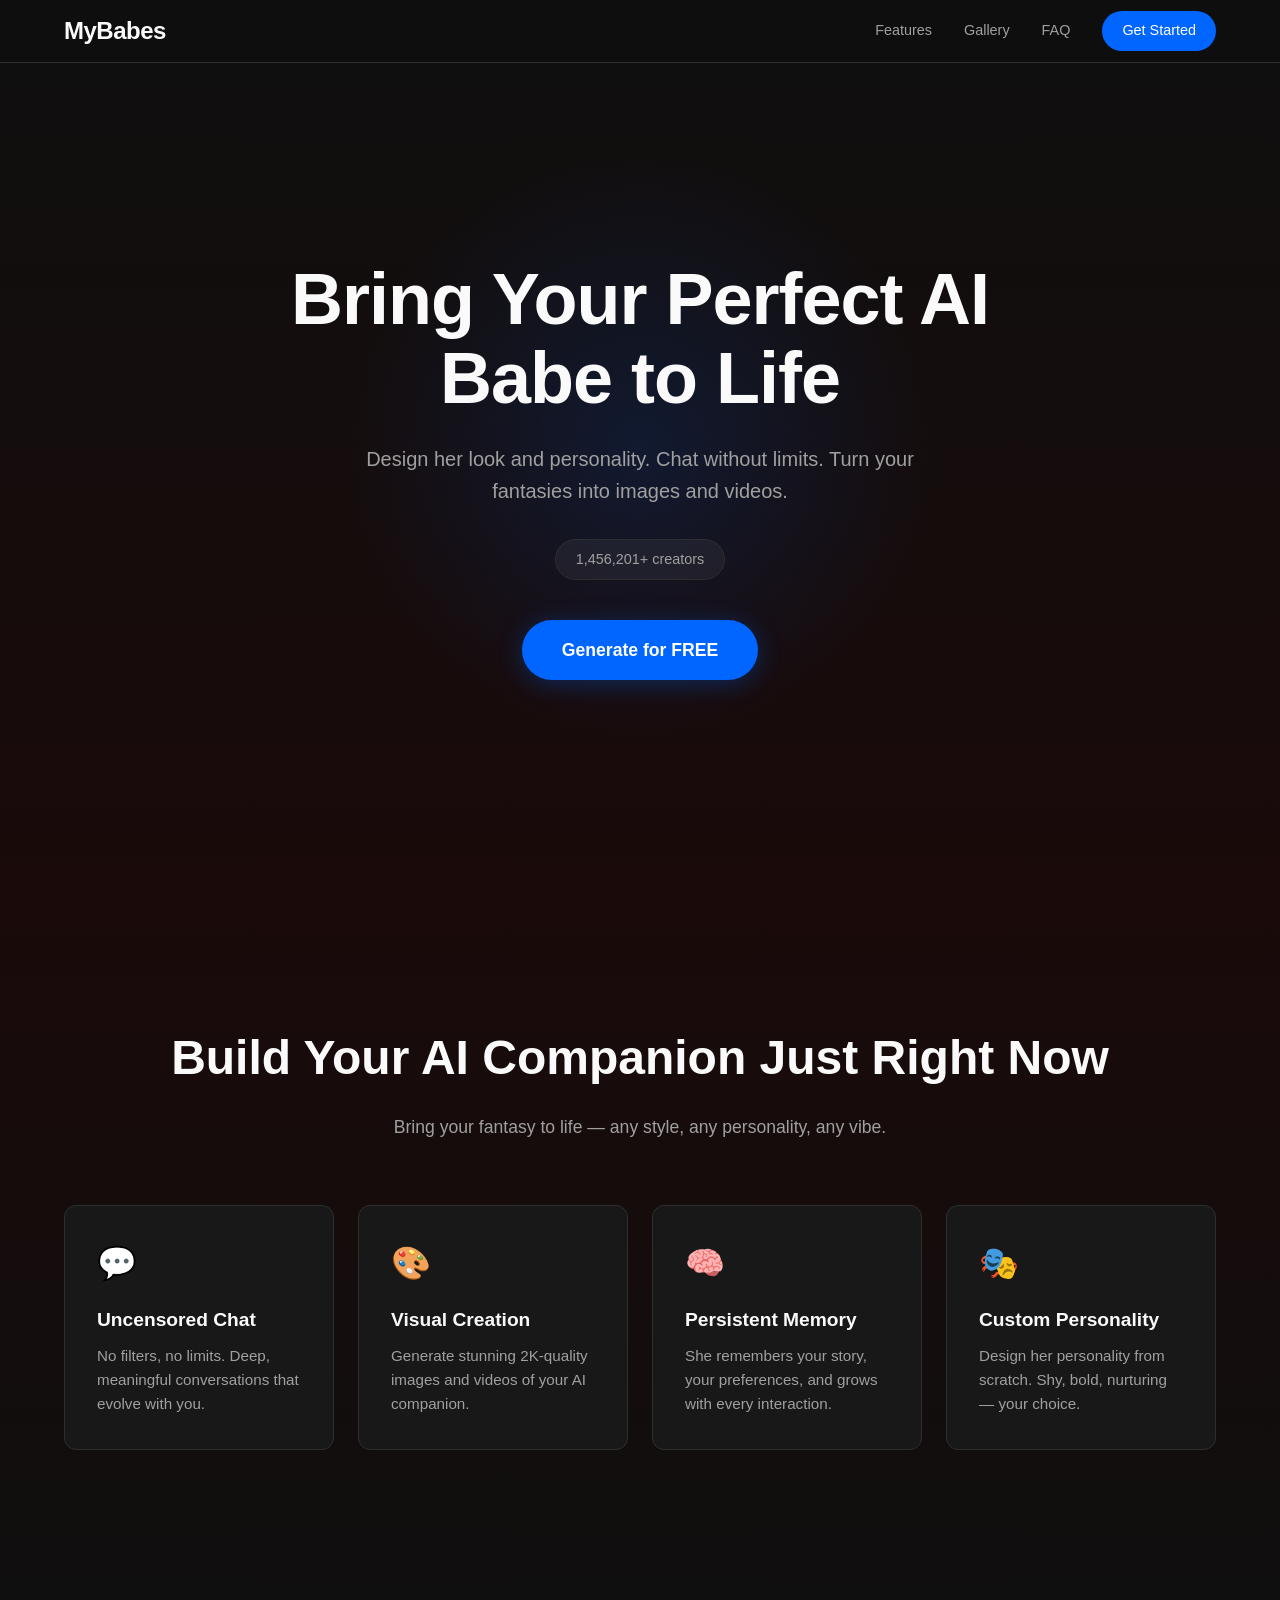
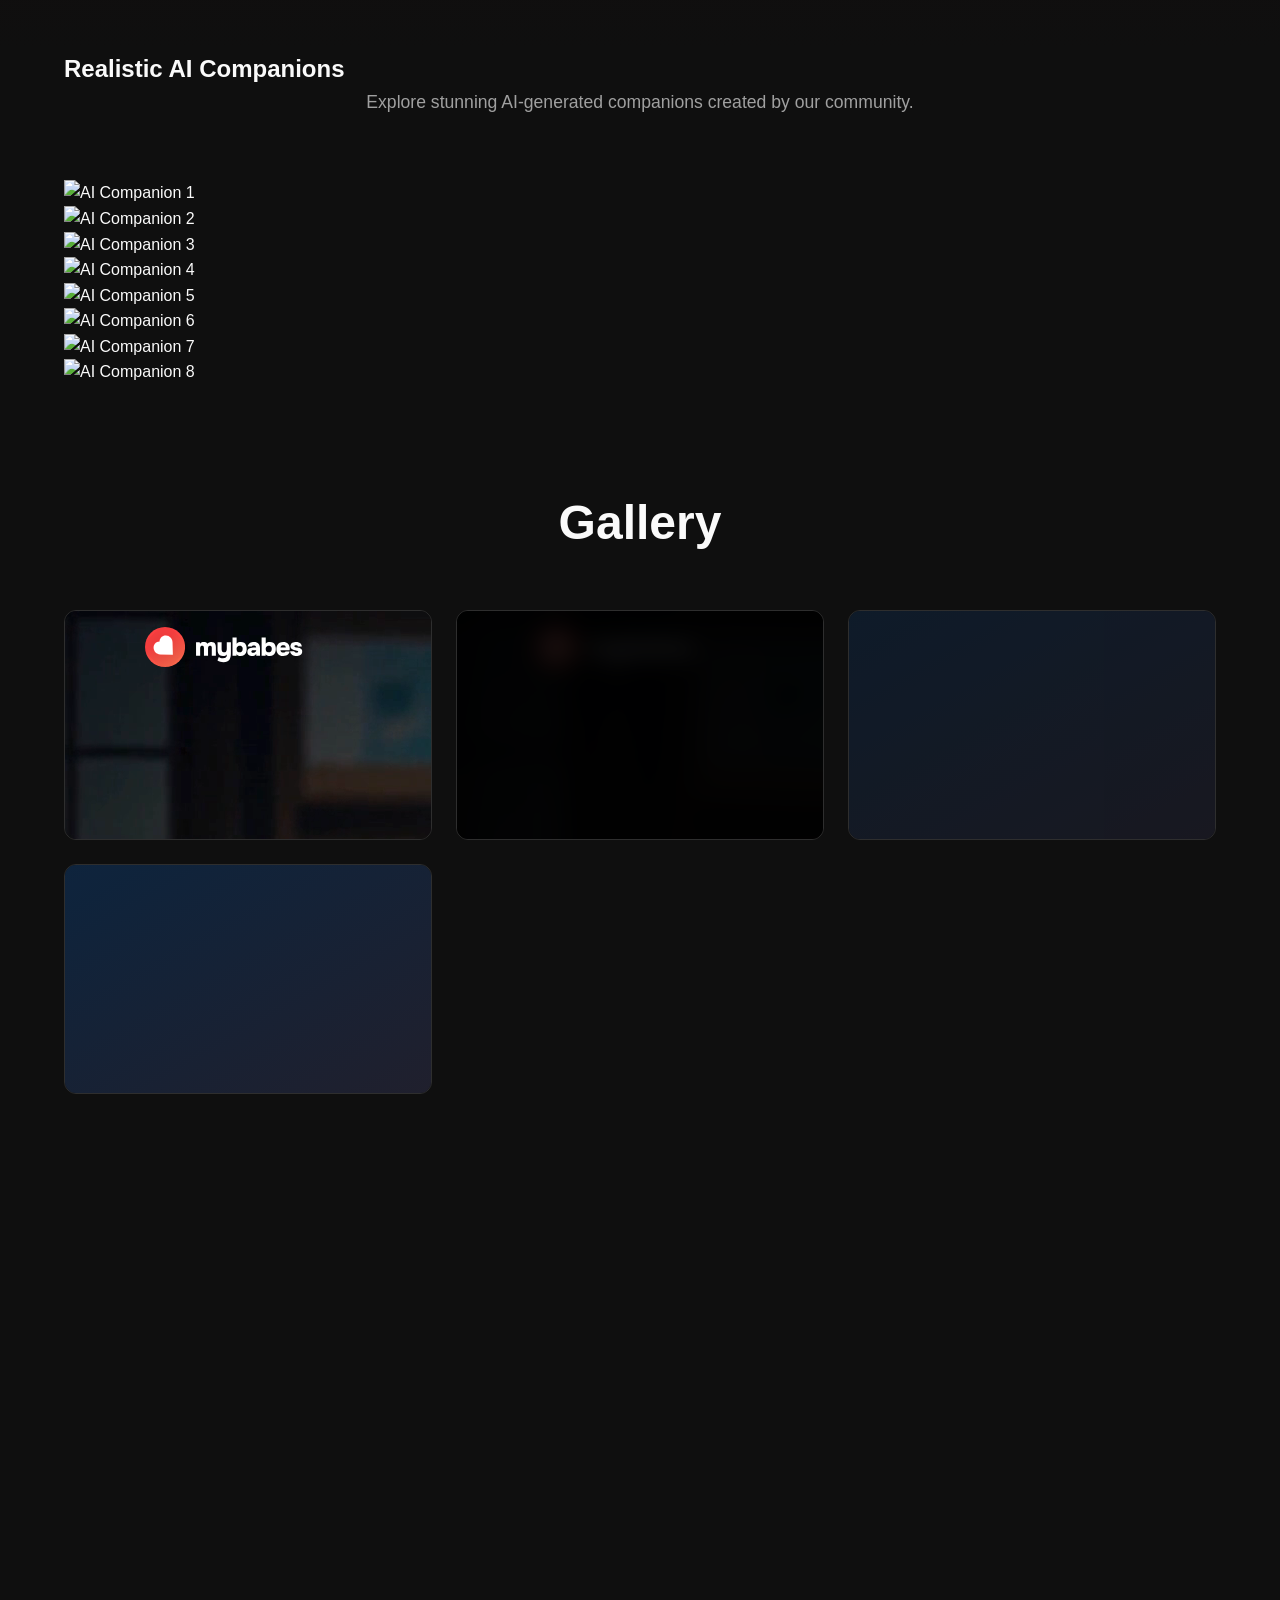
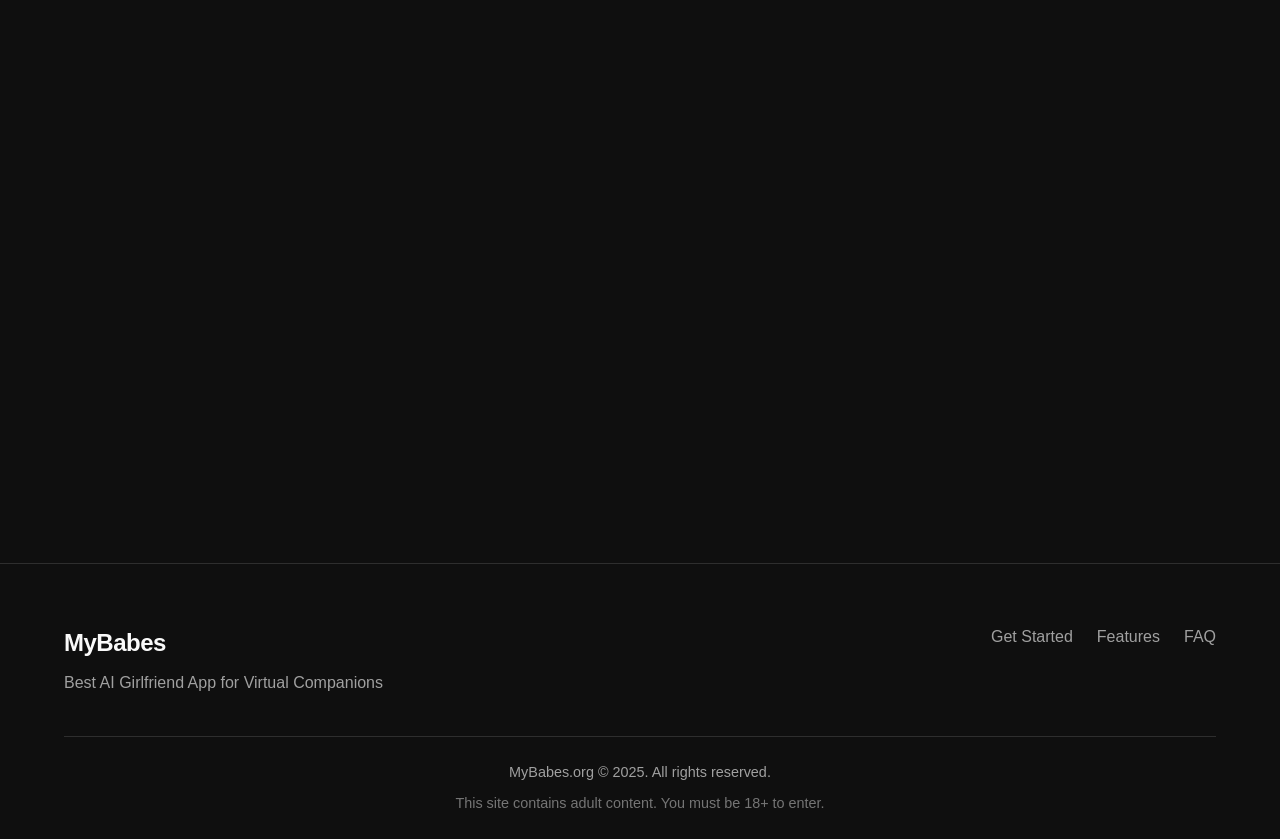
==== commit 3996f220: "feat: add NSFW characters section with scraped images" ====
--- a/mybabes.org/index.html
+++ b/mybabes.org/index.html
@@ -11,65 +11,65 @@
     <link rel="alternate" hreflang="en" href="https://mybabes.org/">
     <link rel="alternate" hreflang="en-us" href="https://mybabes.org/">
     <link rel="alternate" hreflang="en-gb" href="https://mybabes.org/">
-    <link rel="alternate" hreflang="fr-fr" href="https://mybabes.org/fr/">
-    <link rel="alternate" hreflang="de-de" href="https://mybabes.org/de/">
-    <link rel="alternate" hreflang="es-es" href="https://mybabes.org/es/">
-    <link rel="alternate" hreflang="it-it" href="https://mybabes.org/it/">
-    <link rel="alternate" hreflang="pt-pt" href="https://mybabes.org/pt/">
-    <link rel="alternate" hreflang="nl-nl" href="https://mybabes.org/nl/">
-    <link rel="alternate" hreflang="pl-pl" href="https://mybabes.org/pl/">
-    <link rel="alternate" hreflang="ru-ru" href="https://mybabes.org/ru/">
-    <link rel="alternate" hreflang="tr-tr" href="https://mybabes.org/tr/">
-    <link rel="alternate" hreflang="ja-jp" href="https://mybabes.org/jp/">
-    <link rel="alternate" hreflang="ko-kr" href="https://mybabes.org/kr/">
-    <link rel="alternate" hreflang="zh-cn" href="https://mybabes.org/cn/">
-    <link rel="alternate" hreflang="ar-sa" href="https://mybabes.org/sa/">
-    <link rel="alternate" hreflang="sv-se" href="https://mybabes.org/se/">
-    <link rel="alternate" hreflang="no-no" href="https://mybabes.org/no/">
-    <link rel="alternate" hreflang="da-dk" href="https://mybabes.org/dk/">
-    <link rel="alternate" hreflang="fi-fi" href="https://mybabes.org/fi/">
-    <link rel="alternate" hreflang="cs-cz" href="https://mybabes.org/cz/">
-    <link rel="alternate" hreflang="hu-hu" href="https://mybabes.org/hu/">
-    <link rel="alternate" hreflang="ro-ro" href="https://mybabes.org/ro/">
-    <link rel="alternate" hreflang="bg-bg" href="https://mybabes.org/bg/">
-    <link rel="alternate" hreflang="hr-hr" href="https://mybabes.org/hr/">
-    <link rel="alternate" hreflang="sk-sk" href="https://mybabes.org/sk/">
-    <link rel="alternate" hreflang="sl-si" href="https://mybabes.org/si/">
-    <link rel="alternate" hreflang="lt-lt" href="https://mybabes.org/lt/">
-    <link rel="alternate" hreflang="lv-lv" href="https://mybabes.org/lv/">
-    <link rel="alternate" hreflang="et-ee" href="https://mybabes.org/ee/">
-    <link rel="alternate" hreflang="el-gr" href="https://mybabes.org/gr/">
-    <link rel="alternate" hreflang="he-il" href="https://mybabes.org/il/">
-    <link rel="alternate" hreflang="th-th" href="https://mybabes.org/th/">
-    <link rel="alternate" hreflang="vi-vn" href="https://mybabes.org/vn/">
-    <link rel="alternate" hreflang="id-id" href="https://mybabes.org/id/">
-    <link rel="alternate" hreflang="ms-my" href="https://mybabes.org/my/">
-    <link rel="alternate" hreflang="hi-in" href="https://mybabes.org/in/">
-    <link rel="alternate" hreflang="bn-bd" href="https://mybabes.org/bd/">
-    <link rel="alternate" hreflang="ta-in" href="https://mybabes.org/ta/">
-    <link rel="alternate" hreflang="te-in" href="https://mybabes.org/te/">
-    <link rel="alternate" hreflang="mr-in" href="https://mybabes.org/mr/">
-    <link rel="alternate" hreflang="gu-in" href="https://mybabes.org/gu/">
-    <link rel="alternate" hreflang="kn-in" href="https://mybabes.org/kn/">
-    <link rel="alternate" hreflang="ml-in" href="https://mybabes.org/ml/">
-    <link rel="alternate" hreflang="pa-in" href="https://mybabes.org/pa/">
-    <link rel="alternate" hreflang="ur-pk" href="https://mybabes.org/pk/">
-    <link rel="alternate" hreflang="fa-ir" href="https://mybabes.org/ir/">
-    <link rel="alternate" hreflang="uk-ua" href="https://mybabes.org/ua/">
-    <link rel="alternate" hreflang="be-by" href="https://mybabes.org/by/">
-    <link rel="alternate" hreflang="ka-ge" href="https://mybabes.org/ge/">
-    <link rel="alternate" hreflang="az-az" href="https://mybabes.org/az/">
-    <link rel="alternate" hreflang="hy-am" href="https://mybabes.org/am/">
-    <link rel="alternate" hreflang="sq-al" href="https://mybabes.org/al/">
-    <link rel="alternate" hreflang="mk-mk" href="https://mybabes.org/mk/">
-    <link rel="alternate" hreflang="sr-rs" href="https://mybabes.org/rs/">
-    <link rel="alternate" hreflang="me-me" href="https://mybabes.org/me/">
-    <link rel="alternate" hreflang="ba-ba" href="https://mybabes.org/ba/">
-    <link rel="alternate" hreflang="is-is" href="https://mybabes.org/is/">
-    <link rel="alternate" hreflang="mt-mt" href="https://mybabes.org/mt/">
-    <link rel="alternate" hreflang="cy-gb" href="https://mybabes.org/cy/">
-    <link rel="alternate" hreflang="ga-ie" href="https://mybabes.org/ie/">
-    <link rel="alternate" hreflang="gd-gb" href="https://mybabes.org/gd/">
+    <link rel="alternate" hreflang="fr-fr" href="https://mybabes.org/fr-fr/">
+    <link rel="alternate" hreflang="de-de" href="https://mybabes.org/de-de/">
+    <link rel="alternate" hreflang="es-es" href="https://mybabes.org/es-es/">
+    <link rel="alternate" hreflang="it-it" href="https://mybabes.org/it-it/">
+    <link rel="alternate" hreflang="pt-pt" href="https://mybabes.org/pt-pt/">
+    <link rel="alternate" hreflang="nl-nl" href="https://mybabes.org/nl-nl/">
+    <link rel="alternate" hreflang="pl-pl" href="https://mybabes.org/pl-pl/">
+    <link rel="alternate" hreflang="ru-ru" href="https://mybabes.org/ru-ru/">
+    <link rel="alternate" hreflang="tr-tr" href="https://mybabes.org/tr-tr/">
+    <link rel="alternate" hreflang="ja-jp" href="https://mybabes.org/ja-jp/">
+    <link rel="alternate" hreflang="ko-kr" href="https://mybabes.org/ko-kr/">
+    <link rel="alternate" hreflang="zh-cn" href="https://mybabes.org/zh-cn/">
+    <link rel="alternate" hreflang="ar-ae" href="https://mybabes.org/ar-ae/">
+    <link rel="alternate" hreflang="sv-se" href="https://mybabes.org/sv-se/">
+    <link rel="alternate" hreflang="no-no" href="https://mybabes.org/no-no/">
+    <link rel="alternate" hreflang="da-dk" href="https://mybabes.org/da-dk/">
+    <link rel="alternate" hreflang="fi-fi" href="https://mybabes.org/fi-fi/">
+    <link rel="alternate" hreflang="cs-cz" href="https://mybabes.org/cs-cz/">
+    <link rel="alternate" hreflang="hu-hu" href="https://mybabes.org/hu-hu/">
+    <link rel="alternate" hreflang="ro-ro" href="https://mybabes.org/ro-ro/">
+    <link rel="alternate" hreflang="bg-bg" href="https://mybabes.org/bg-bg/">
+    <link rel="alternate" hreflang="hr-hr" href="https://mybabes.org/hr-hr/">
+    <link rel="alternate" hreflang="sk-sk" href="https://mybabes.org/sk-sk/">
+    <link rel="alternate" hreflang="sl-si" href="https://mybabes.org/sl-si/">
+    <link rel="alternate" hreflang="lt-lt" href="https://mybabes.org/lt-lt/">
+    <link rel="alternate" hreflang="lv-lv" href="https://mybabes.org/lv-lv/">
+    <link rel="alternate" hreflang="et-ee" href="https://mybabes.org/et-ee/">
+    <link rel="alternate" hreflang="el-gr" href="https://mybabes.org/el-gr/">
+    <link rel="alternate" hreflang="he-il" href="https://mybabes.org/he-il/">
+    <link rel="alternate" hreflang="th-th" href="https://mybabes.org/th-th/">
+    <link rel="alternate" hreflang="vi-vn" href="https://mybabes.org/vi-vn/">
+    <link rel="alternate" hreflang="id-id" href="https://mybabes.org/id-id/">
+    <link rel="alternate" hreflang="ms-my" href="https://mybabes.org/ms-my/">
+    <link rel="alternate" hreflang="hi-in" href="https://mybabes.org/hi-in/">
+    <link rel="alternate" hreflang="bn-bd" href="https://mybabes.org/bn-bd/">
+    <link rel="alternate" hreflang="ta-in" href="https://mybabes.org/ta-in/">
+    <link rel="alternate" hreflang="te-in" href="https://mybabes.org/te-in/">
+    <link rel="alternate" hreflang="mr-in" href="https://mybabes.org/mr-in/">
+    <link rel="alternate" hreflang="gu-in" href="https://mybabes.org/gu-in/">
+    <link rel="alternate" hreflang="kn-in" href="https://mybabes.org/kn-in/">
+    <link rel="alternate" hreflang="ml-in" href="https://mybabes.org/ml-in/">
+    <link rel="alternate" hreflang="pa-in" href="https://mybabes.org/pa-in/">
+    <link rel="alternate" hreflang="ur-pk" href="https://mybabes.org/ur-pk/">
+    <link rel="alternate" hreflang="fa-ir" href="https://mybabes.org/fa-ir/">
+    <link rel="alternate" hreflang="uk-ua" href="https://mybabes.org/uk-ua/">
+    <link rel="alternate" hreflang="be-by" href="https://mybabes.org/be-by/">
+    <link rel="alternate" hreflang="ka-ge" href="https://mybabes.org/ka-ge/">
+    <link rel="alternate" hreflang="az-az" href="https://mybabes.org/az-az/">
+    <link rel="alternate" hreflang="hy-am" href="https://mybabes.org/hy-am/">
+    <link rel="alternate" hreflang="sq-al" href="https://mybabes.org/sq-al/">
+    <link rel="alternate" hreflang="mk-mk" href="https://mybabes.org/mk-mk/">
+    <link rel="alternate" hreflang="sr-rs" href="https://mybabes.org/sr-rs/">
+    <link rel="alternate" hreflang="me-me" href="https://mybabes.org/me-me/">
+    <link rel="alternate" hreflang="ba-ba" href="https://mybabes.org/ba-ba/">
+    <link rel="alternate" hreflang="is-is" href="https://mybabes.org/is-is/">
+    <link rel="alternate" hreflang="mt-mt" href="https://mybabes.org/mt-mt/">
+    <link rel="alternate" hreflang="cy-gb" href="https://mybabes.org/cy-gb/">
+    <link rel="alternate" hreflang="ga-ie" href="https://mybabes.org/ga-ie/">
+    <link rel="alternate" hreflang="gd-gb" href="https://mybabes.org/gd-gb/">
     <link rel="preconnect" href="https://fonts.googleapis.com">
     <link href="https://fonts.googleapis.com/css2?family=Inter:wght@300;400;500;600;700;800&display=swap" rel="stylesheet">
     <link rel="stylesheet" href="styles.css">
@@ -147,6 +147,39 @@
         </div>
     </section>
 
+    <section class="characters" id="characters">
+        <div class="container">
+            <h2>Realistic AI Companions</h2>
+            <p class="section-subtitle">Explore stunning AI-generated companions created by our community.</p>
+            <div class="characters-grid">
+                <div class="character-card">
+                    <img src="images/characters/realistic-female/babe-1.jpg" alt="AI Companion 1" loading="lazy">
+                </div>
+                <div class="character-card">
+                    <img src="images/characters/realistic-female/babe-2.jpg" alt="AI Companion 2" loading="lazy">
+                </div>
+                <div class="character-card">
+                    <img src="images/characters/realistic-female/babe-4.png" alt="AI Companion 3" loading="lazy">
+                </div>
+                <div class="character-card">
+                    <img src="images/characters/realistic-female/babe-5.png" alt="AI Companion 4" loading="lazy">
+                </div>
+                <div class="character-card">
+                    <img src="images/characters/realistic-female/babe-7.jpg" alt="AI Companion 5" loading="lazy">
+                </div>
+                <div class="character-card">
+                    <img src="images/characters/realistic-female/babe-8.jpg" alt="AI Companion 6" loading="lazy">
+                </div>
+                <div class="character-card">
+                    <img src="images/characters/realistic-female/babe-10.png" alt="AI Companion 7" loading="lazy">
+                </div>
+                <div class="character-card">
+                    <img src="images/characters/realistic-female/babe-11.png" alt="AI Companion 8" loading="lazy">
+                </div>
+            </div>
+        </div>
+    </section>
+
     <section class="gallery" id="gallery">
         <div class="container">
             <h2>Gallery</h2>
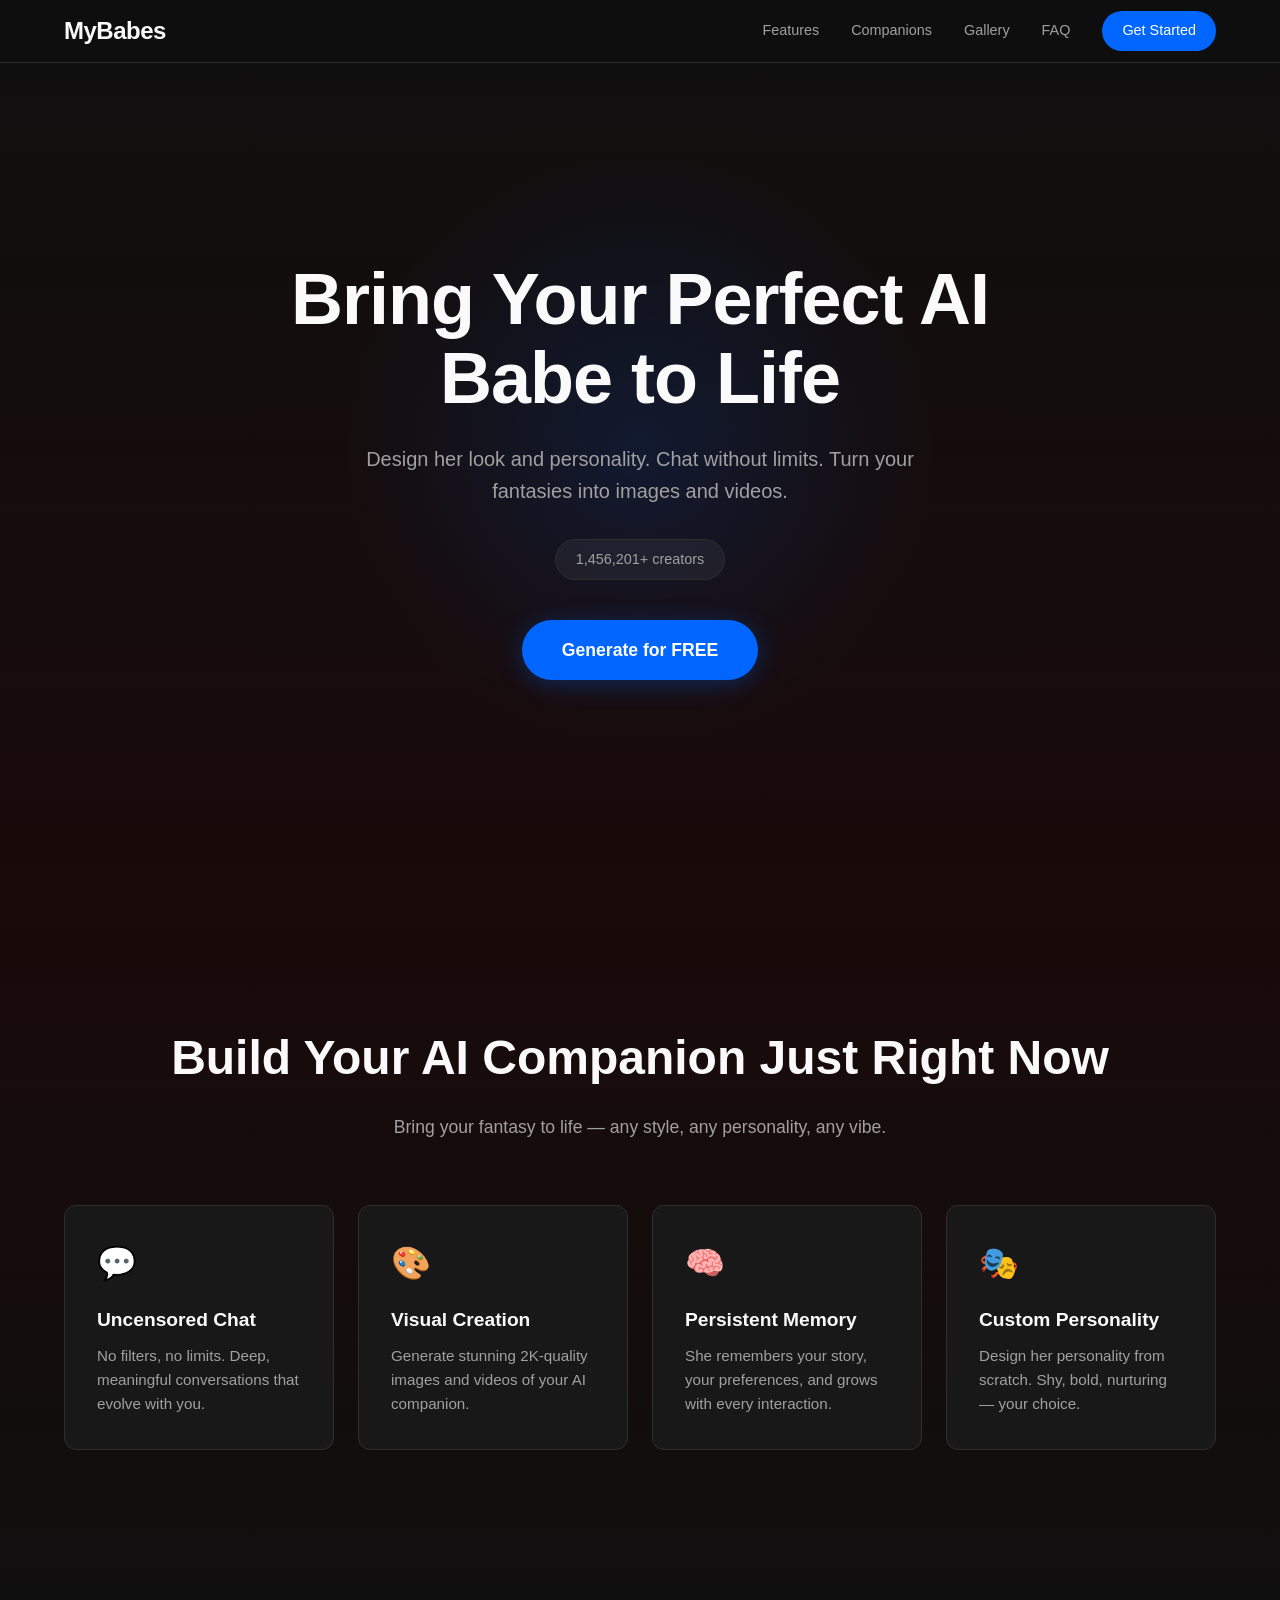
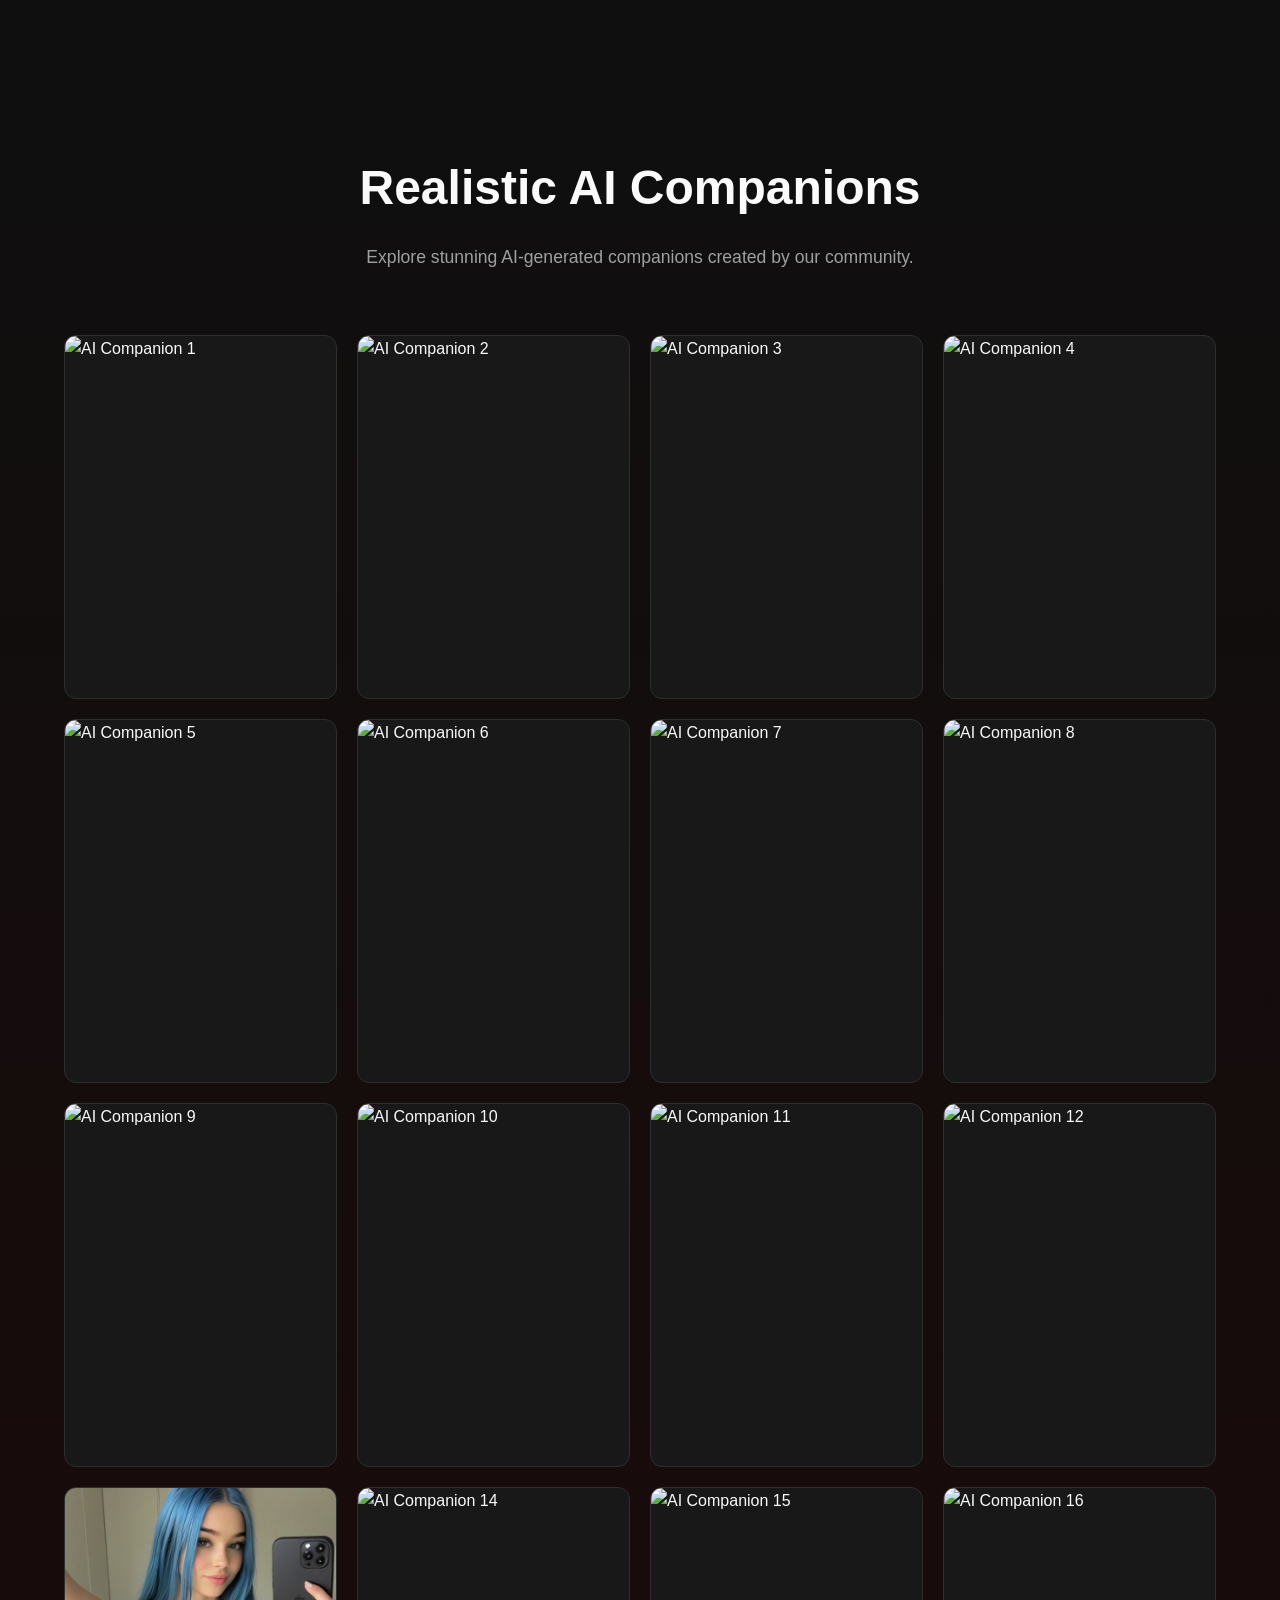
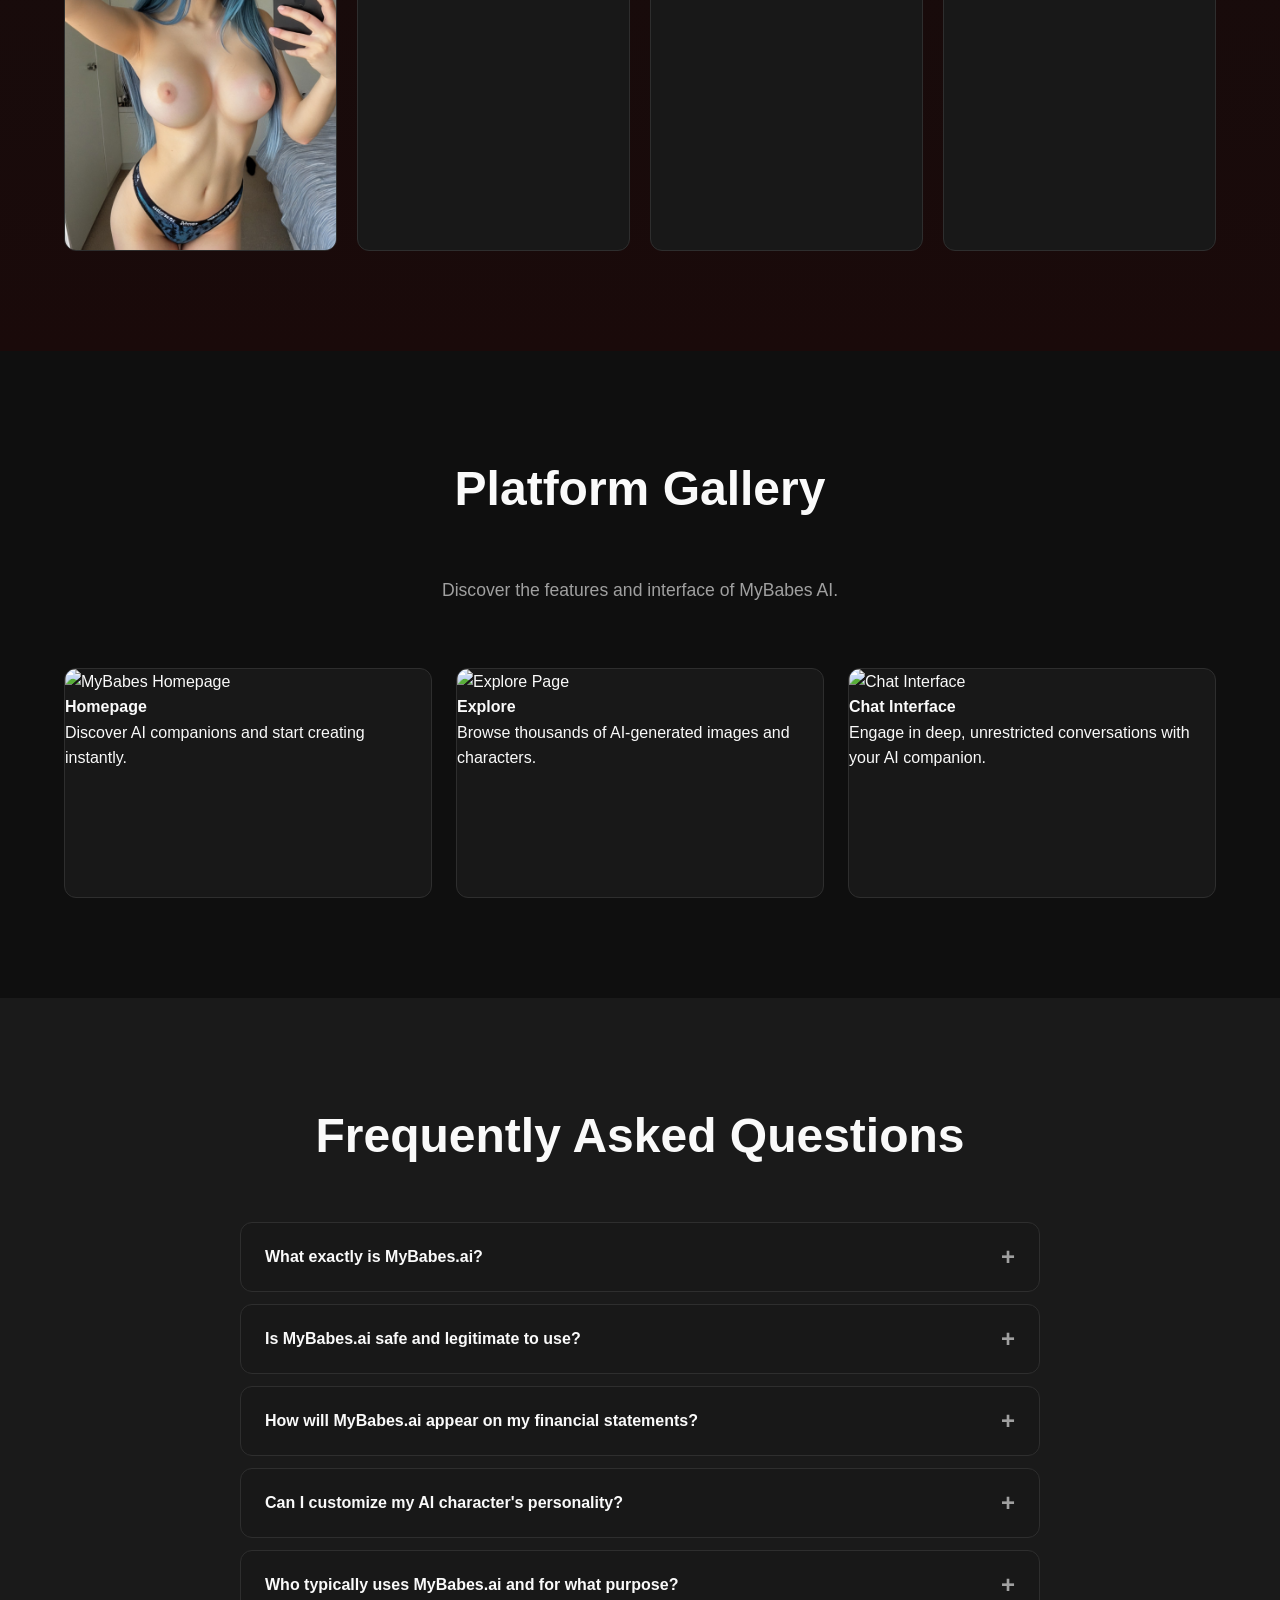
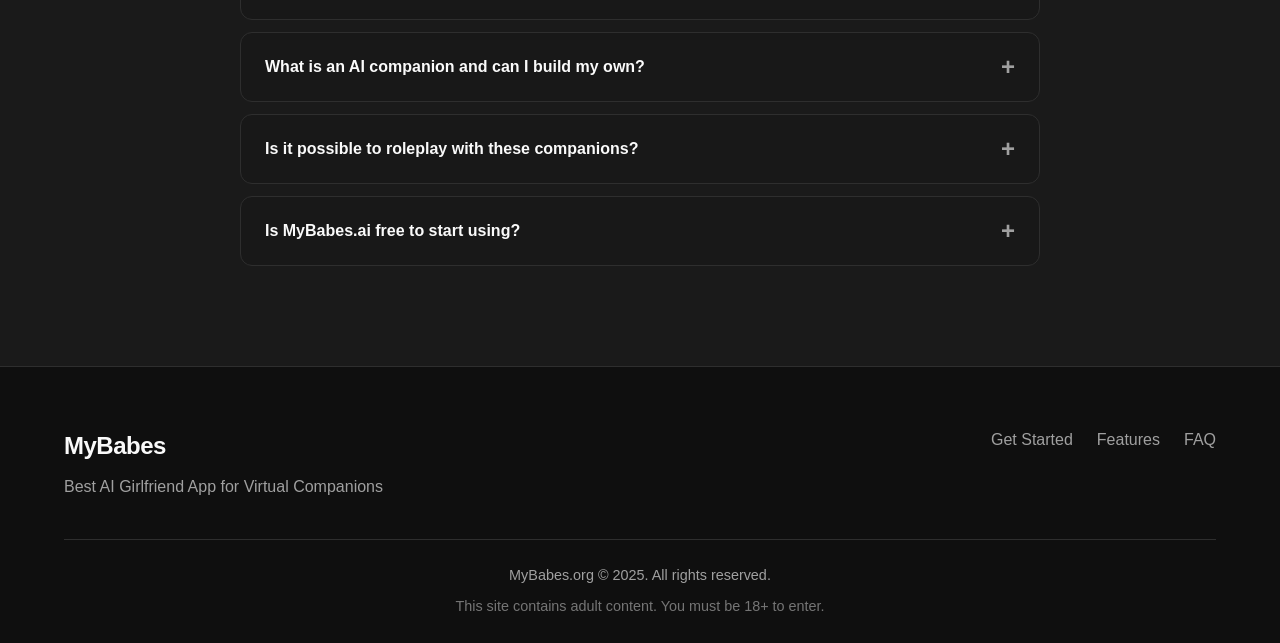
==== commit bbb49277: "feat: 16 HQ character images + gallery screenshots with captions" ====
--- a/mybabes.org/index.html
+++ b/mybabes.org/index.html
@@ -100,6 +100,7 @@
             <a href="/" class="logo">MyBabes</a>
             <div class="nav-links">
                 <a href="#features">Features</a>
+                <a href="#characters">Companions</a>
                 <a href="#gallery">Gallery</a>
                 <a href="#faq">FAQ</a>
                 <a href="link/" class="nav-cta">Get Started</a>
@@ -152,49 +153,51 @@
             <h2>Realistic AI Companions</h2>
             <p class="section-subtitle">Explore stunning AI-generated companions created by our community.</p>
             <div class="characters-grid">
-                <div class="character-card">
-                    <img src="images/characters/realistic-female/babe-1.jpg" alt="AI Companion 1" loading="lazy">
-                </div>
-                <div class="character-card">
-                    <img src="images/characters/realistic-female/babe-2.jpg" alt="AI Companion 2" loading="lazy">
-                </div>
-                <div class="character-card">
-                    <img src="images/characters/realistic-female/babe-4.png" alt="AI Companion 3" loading="lazy">
-                </div>
-                <div class="character-card">
-                    <img src="images/characters/realistic-female/babe-5.png" alt="AI Companion 4" loading="lazy">
-                </div>
-                <div class="character-card">
-                    <img src="images/characters/realistic-female/babe-7.jpg" alt="AI Companion 5" loading="lazy">
-                </div>
-                <div class="character-card">
-                    <img src="images/characters/realistic-female/babe-8.jpg" alt="AI Companion 6" loading="lazy">
-                </div>
-                <div class="character-card">
-                    <img src="images/characters/realistic-female/babe-10.png" alt="AI Companion 7" loading="lazy">
-                </div>
-                <div class="character-card">
-                    <img src="images/characters/realistic-female/babe-11.png" alt="AI Companion 8" loading="lazy">
-                </div>
+                <div class="character-card"><img src="images/characters/realistic-female/babe-01.jpg" alt="AI Companion 1" loading="lazy"></div>
+                <div class="character-card"><img src="images/characters/realistic-female/babe-02.jpg" alt="AI Companion 2" loading="lazy"></div>
+                <div class="character-card"><img src="images/characters/realistic-female/babe-03.jpg" alt="AI Companion 3" loading="lazy"></div>
+                <div class="character-card"><img src="images/characters/realistic-female/babe-04.jpg" alt="AI Companion 4" loading="lazy"></div>
+                <div class="character-card"><img src="images/characters/realistic-female/babe-05.png" alt="AI Companion 5" loading="lazy"></div>
+                <div class="character-card"><img src="images/characters/realistic-female/babe-06.png" alt="AI Companion 6" loading="lazy"></div>
+                <div class="character-card"><img src="images/characters/realistic-female/babe-07.png" alt="AI Companion 7" loading="lazy"></div>
+                <div class="character-card"><img src="images/characters/realistic-female/babe-08.png" alt="AI Companion 8" loading="lazy"></div>
+                <div class="character-card"><img src="images/characters/realistic-female/babe-09.png" alt="AI Companion 9" loading="lazy"></div>
+                <div class="character-card"><img src="images/characters/realistic-female/babe-10.jpg" alt="AI Companion 10" loading="lazy"></div>
+                <div class="character-card"><img src="images/characters/realistic-female/babe-11.jpg" alt="AI Companion 11" loading="lazy"></div>
+                <div class="character-card"><img src="images/characters/realistic-female/babe-12.jpg" alt="AI Companion 12" loading="lazy"></div>
+                <div class="character-card"><img src="images/characters/realistic-female/babe-13.jpg" alt="AI Companion 13" loading="lazy"></div>
+                <div class="character-card"><img src="images/characters/realistic-female/babe-14.png" alt="AI Companion 14" loading="lazy"></div>
+                <div class="character-card"><img src="images/characters/realistic-female/babe-15.png" alt="AI Companion 15" loading="lazy"></div>
+                <div class="character-card"><img src="images/characters/realistic-female/babe-16.png" alt="AI Companion 16" loading="lazy"></div>
             </div>
         </div>
     </section>
 
     <section class="gallery" id="gallery">
         <div class="container">
-            <h2>Gallery</h2>
+            <h2>Platform Gallery</h2>
+            <p class="section-subtitle">Discover the features and interface of MyBabes AI.</p>
             <div class="gallery-grid">
                 <div class="gallery-item">
-                    <img src="images/gallery/homepage.webp" alt="MyBabes AI Homepage" loading="lazy">
+                    <img src="images/gallery/homepage.png" alt="MyBabes Homepage" loading="lazy">
+                    <div class="gallery-caption">
+                        <h4>Homepage</h4>
+                        <p>Discover AI companions and start creating instantly.</p>
+                    </div>
                 </div>
                 <div class="gallery-item">
-                    <img src="images/gallery/chat-interface.webp" alt="Chat Interface" loading="lazy">
+                    <img src="images/gallery/explore.png" alt="Explore Page" loading="lazy">
+                    <div class="gallery-caption">
+                        <h4>Explore</h4>
+                        <p>Browse thousands of AI-generated images and characters.</p>
+                    </div>
                 </div>
                 <div class="gallery-item">
-                    <img src="images/gallery/discover-page.webp" alt="Discover Page" loading="lazy">
-                </div>
-                <div class="gallery-item">
-                    <img src="images/gallery/create-character.webp" alt="Create Character" loading="lazy">
+                    <img src="images/gallery/chat.png" alt="Chat Interface" loading="lazy">
+                    <div class="gallery-caption">
+                        <h4>Chat Interface</h4>
+                        <p>Engage in deep, unrestricted conversations with your AI companion.</p>
+                    </div>
                 </div>
             </div>
         </div>
--- a/mybabes.org/styles.css
+++ b/mybabes.org/styles.css
@@ -393,6 +393,52 @@
     position: absolute;
     left: 0;
     color: var(--primary);
+}
+
+/* Characters */
+.characters {
+    padding: 100px 0;
+    background: linear-gradient(180deg, var(--bg) 0%, #1a0a0a 100%);
+}
+
+.characters h2 {
+    font-size: clamp(2rem, 4vw, 3rem);
+    font-weight: 800;
+    text-align: center;
+    margin-bottom: 16px;
+}
+
+.characters-grid {
+    display: grid;
+    grid-template-columns: repeat(auto-fit, minmax(250px, 1fr));
+    gap: 20px;
+}
+
+.character-card {
+    aspect-ratio: 3/4;
+    background: var(--bg-card);
+    border-radius: var(--radius);
+    overflow: hidden;
+    border: 1px solid var(--border);
+    transition: all 0.3s;
+    cursor: pointer;
+}
+
+.character-card:hover {
+    border-color: var(--primary);
+    transform: translateY(-4px);
+    box-shadow: 0 8px 32px rgba(0, 102, 255, 0.2);
+}
+
+.character-card img {
+    width: 100%;
+    height: 100%;
+    object-fit: cover;
+    transition: transform 0.3s;
+}
+
+.character-card:hover img {
+    transform: scale(1.05);
 }
 
 /* Gallery */
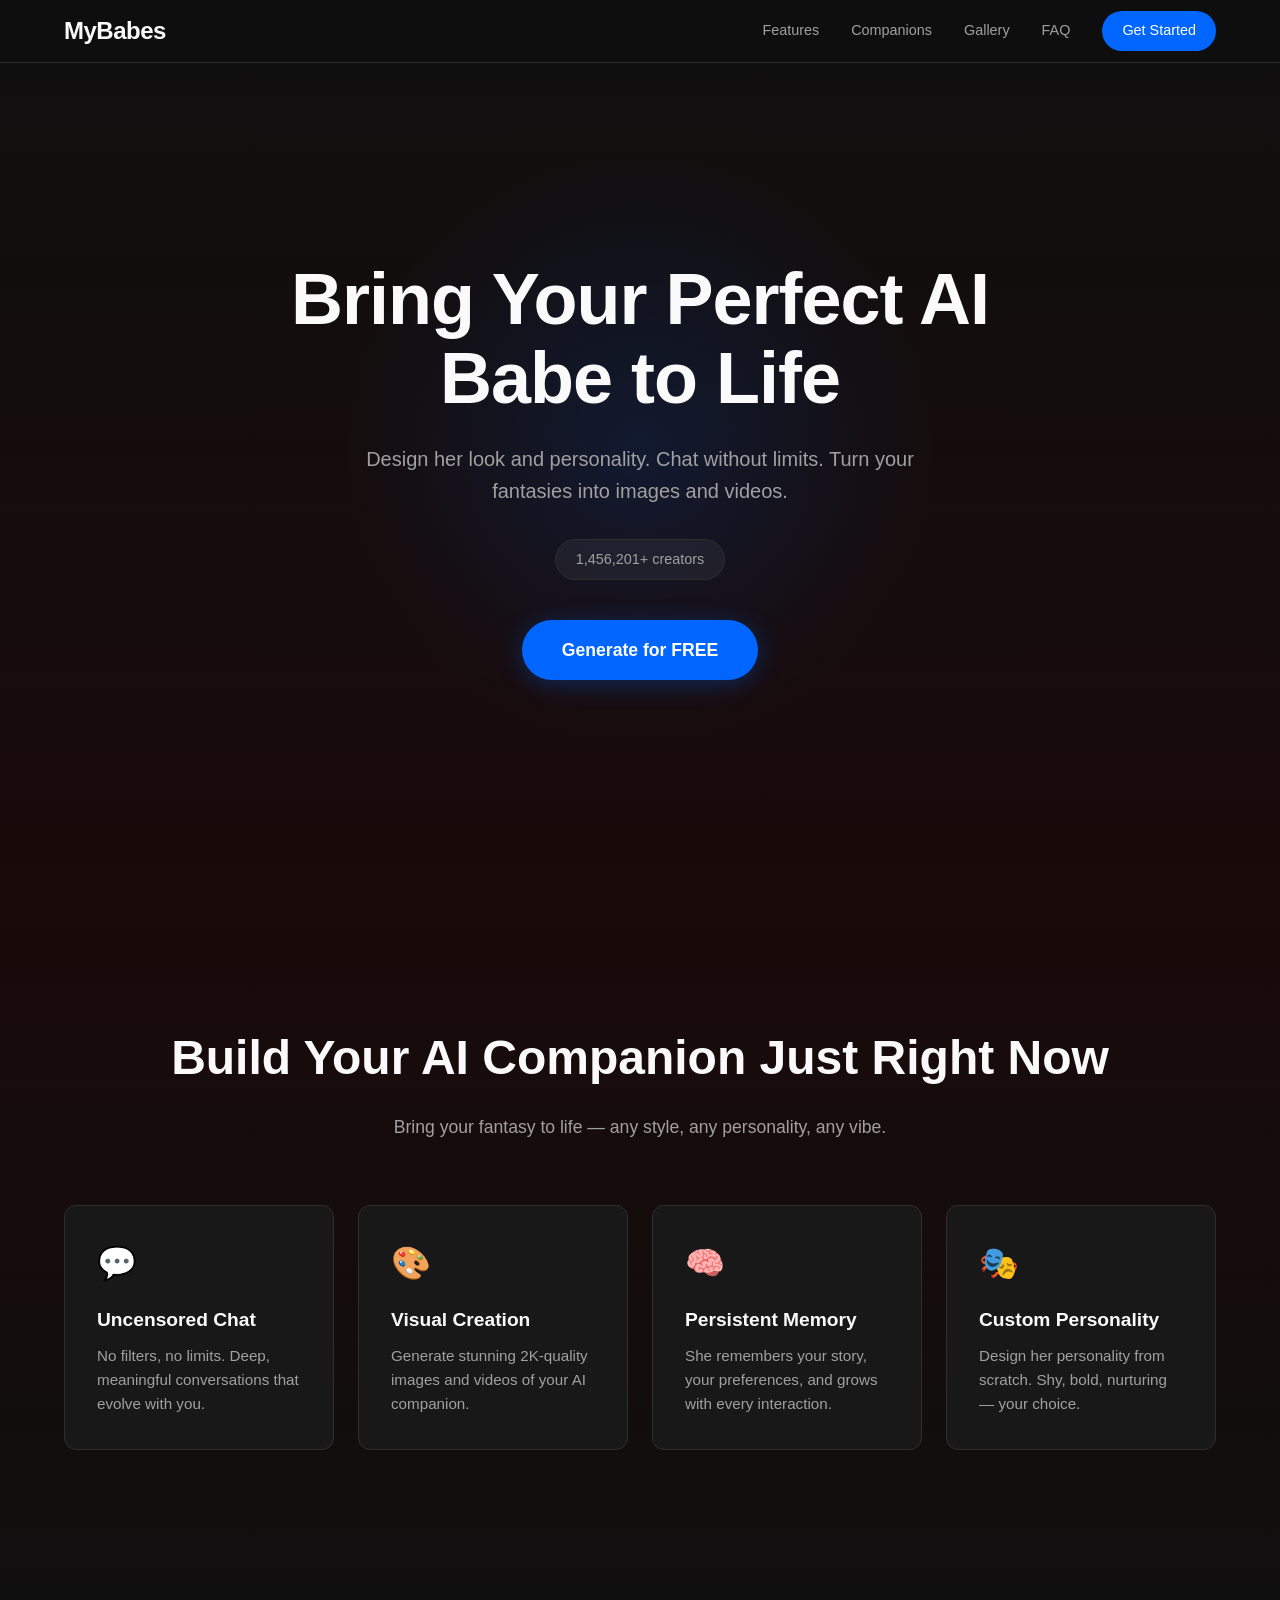
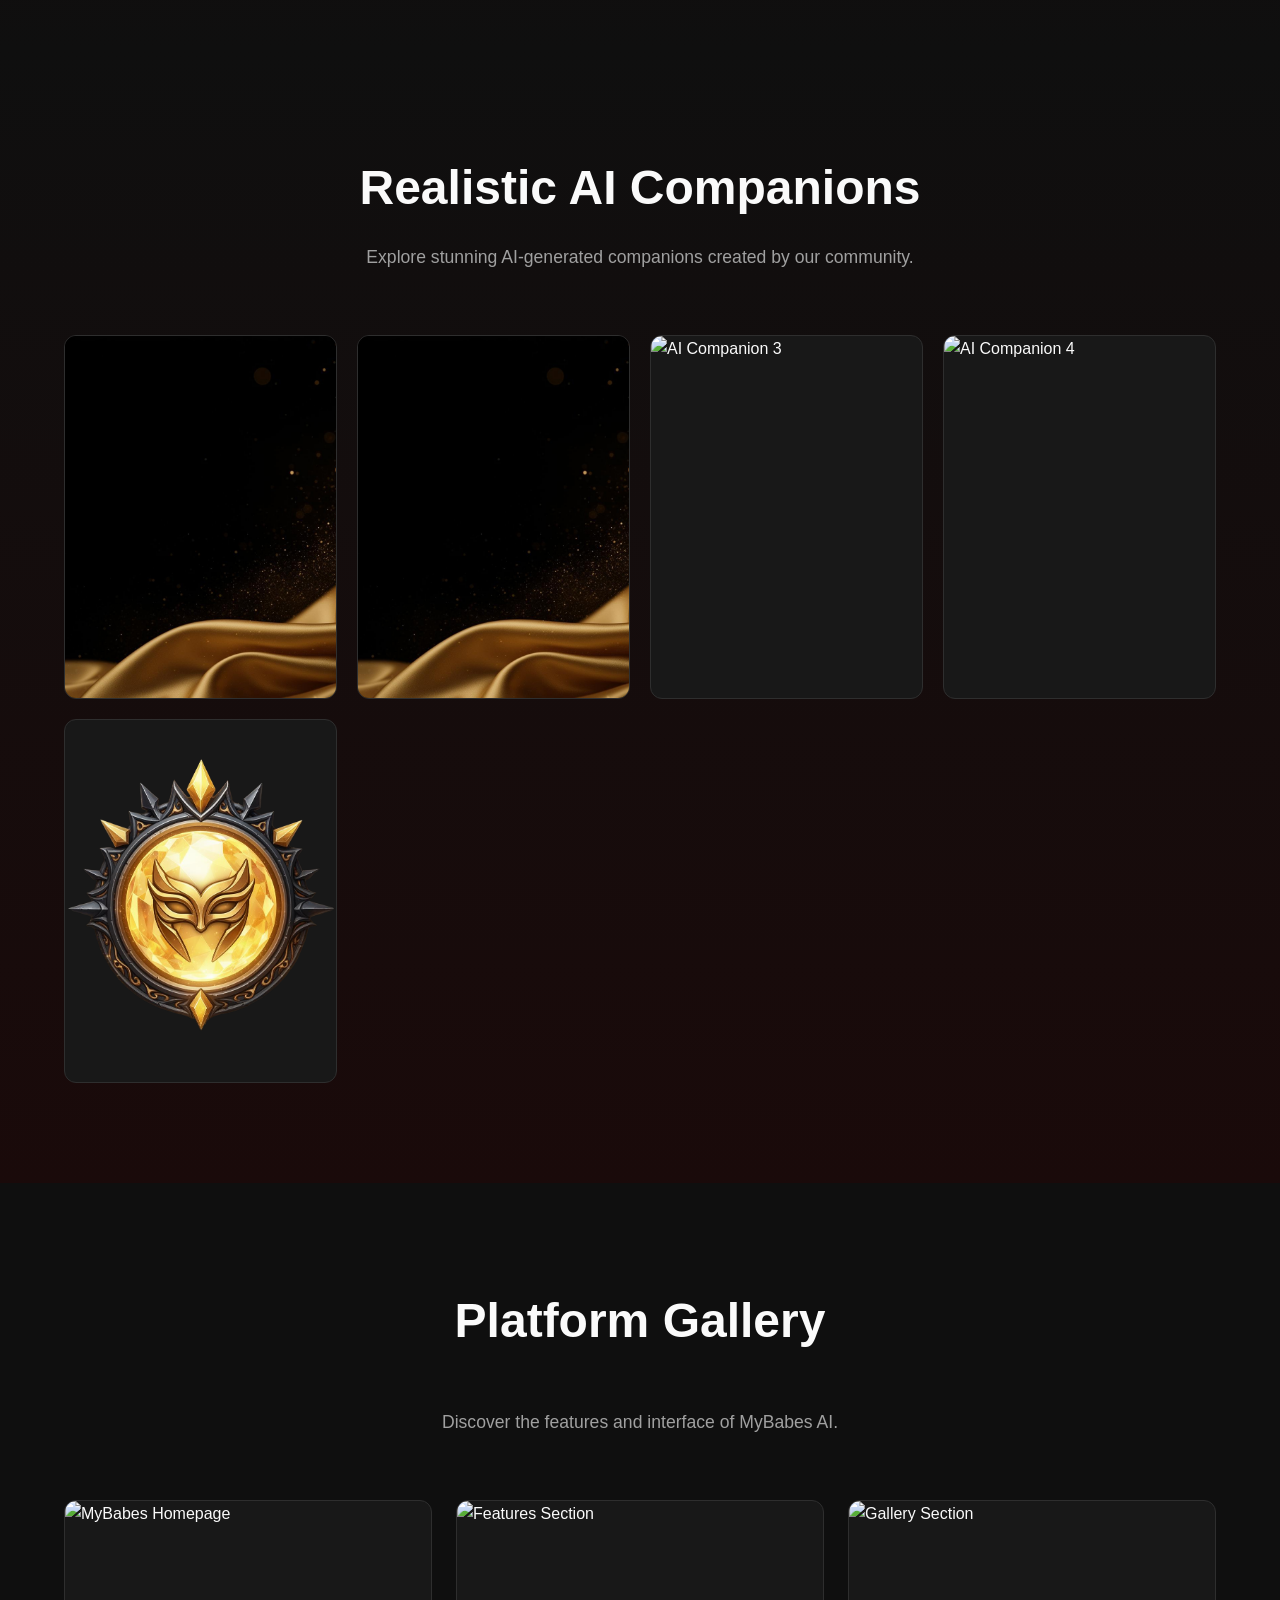
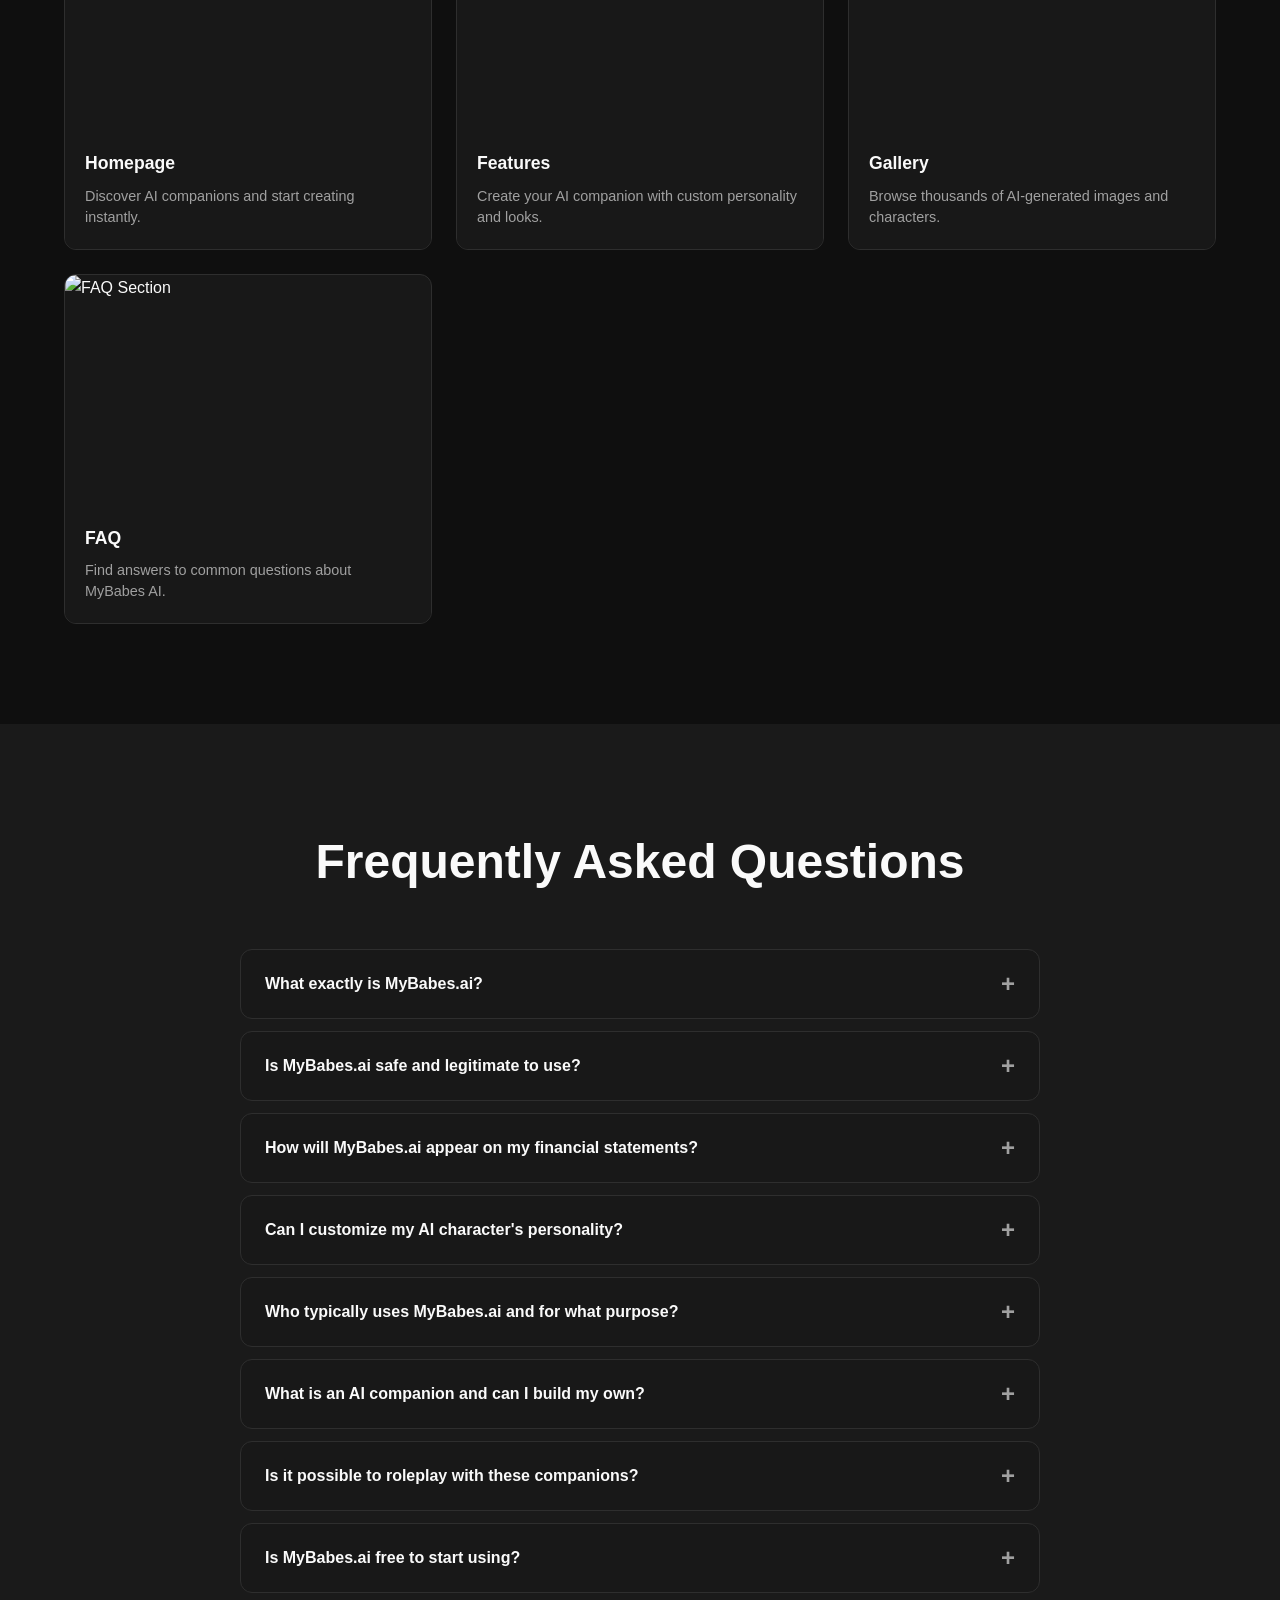
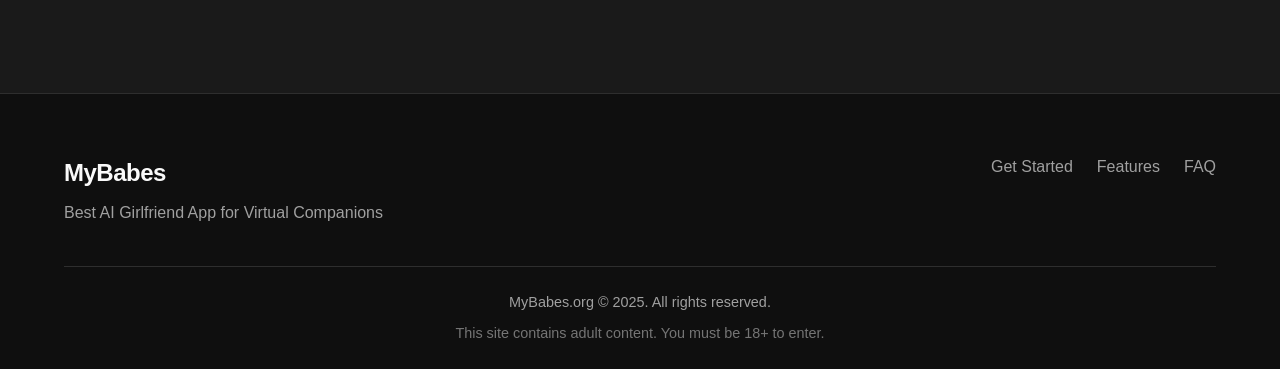
==== commit e5e11742: "feat: 5 HQ character images + 4 section screenshots with captions" ====
--- a/mybabes.org/index.html
+++ b/mybabes.org/index.html
@@ -155,20 +155,9 @@
             <div class="characters-grid">
                 <div class="character-card"><img src="images/characters/realistic-female/babe-01.jpg" alt="AI Companion 1" loading="lazy"></div>
                 <div class="character-card"><img src="images/characters/realistic-female/babe-02.jpg" alt="AI Companion 2" loading="lazy"></div>
-                <div class="character-card"><img src="images/characters/realistic-female/babe-03.jpg" alt="AI Companion 3" loading="lazy"></div>
-                <div class="character-card"><img src="images/characters/realistic-female/babe-04.jpg" alt="AI Companion 4" loading="lazy"></div>
+                <div class="character-card"><img src="images/characters/realistic-female/babe-03.png" alt="AI Companion 3" loading="lazy"></div>
+                <div class="character-card"><img src="images/characters/realistic-female/babe-04.png" alt="AI Companion 4" loading="lazy"></div>
                 <div class="character-card"><img src="images/characters/realistic-female/babe-05.png" alt="AI Companion 5" loading="lazy"></div>
-                <div class="character-card"><img src="images/characters/realistic-female/babe-06.png" alt="AI Companion 6" loading="lazy"></div>
-                <div class="character-card"><img src="images/characters/realistic-female/babe-07.png" alt="AI Companion 7" loading="lazy"></div>
-                <div class="character-card"><img src="images/characters/realistic-female/babe-08.png" alt="AI Companion 8" loading="lazy"></div>
-                <div class="character-card"><img src="images/characters/realistic-female/babe-09.png" alt="AI Companion 9" loading="lazy"></div>
-                <div class="character-card"><img src="images/characters/realistic-female/babe-10.jpg" alt="AI Companion 10" loading="lazy"></div>
-                <div class="character-card"><img src="images/characters/realistic-female/babe-11.jpg" alt="AI Companion 11" loading="lazy"></div>
-                <div class="character-card"><img src="images/characters/realistic-female/babe-12.jpg" alt="AI Companion 12" loading="lazy"></div>
-                <div class="character-card"><img src="images/characters/realistic-female/babe-13.jpg" alt="AI Companion 13" loading="lazy"></div>
-                <div class="character-card"><img src="images/characters/realistic-female/babe-14.png" alt="AI Companion 14" loading="lazy"></div>
-                <div class="character-card"><img src="images/characters/realistic-female/babe-15.png" alt="AI Companion 15" loading="lazy"></div>
-                <div class="character-card"><img src="images/characters/realistic-female/babe-16.png" alt="AI Companion 16" loading="lazy"></div>
             </div>
         </div>
     </section>
@@ -179,24 +168,31 @@
             <p class="section-subtitle">Discover the features and interface of MyBabes AI.</p>
             <div class="gallery-grid">
                 <div class="gallery-item">
-                    <img src="images/gallery/homepage.png" alt="MyBabes Homepage" loading="lazy">
+                    <img src="images/gallery/hero-section.png" alt="MyBabes Homepage" loading="lazy">
                     <div class="gallery-caption">
                         <h4>Homepage</h4>
                         <p>Discover AI companions and start creating instantly.</p>
                     </div>
                 </div>
                 <div class="gallery-item">
-                    <img src="images/gallery/explore.png" alt="Explore Page" loading="lazy">
-                    <div class="gallery-caption">
-                        <h4>Explore</h4>
+                    <img src="images/gallery/features-section.png" alt="Features Section" loading="lazy">
+                    <div class="gallery-caption">
+                        <h4>Features</h4>
+                        <p>Create your AI companion with custom personality and looks.</p>
+                    </div>
+                </div>
+                <div class="gallery-item">
+                    <img src="images/gallery/gallery-section.png" alt="Gallery Section" loading="lazy">
+                    <div class="gallery-caption">
+                        <h4>Gallery</h4>
                         <p>Browse thousands of AI-generated images and characters.</p>
                     </div>
                 </div>
                 <div class="gallery-item">
-                    <img src="images/gallery/chat.png" alt="Chat Interface" loading="lazy">
-                    <div class="gallery-caption">
-                        <h4>Chat Interface</h4>
-                        <p>Engage in deep, unrestricted conversations with your AI companion.</p>
+                    <img src="images/gallery/faq-section.png" alt="FAQ Section" loading="lazy">
+                    <div class="gallery-caption">
+                        <h4>FAQ</h4>
+                        <p>Find answers to common questions about MyBabes AI.</p>
                     </div>
                 </div>
             </div>
--- a/mybabes.org/styles.css
+++ b/mybabes.org/styles.css
@@ -460,21 +460,42 @@
 }
 
 .gallery-item {
-    aspect-ratio: 16/10;
     background: var(--bg-card);
     border-radius: var(--radius);
     overflow: hidden;
     border: 1px solid var(--border);
-}
-
-.gallery-placeholder {
+    transition: all 0.3s;
+}
+
+.gallery-item:hover {
+    border-color: var(--primary);
+    transform: translateY(-4px);
+    box-shadow: 0 8px 32px rgba(0, 102, 255, 0.2);
+}
+
+.gallery-item img {
     width: 100%;
-    height: 100%;
-    display: flex;
-    align-items: center;
-    justify-content: center;
-    color: var(--text-secondary);
+    aspect-ratio: 16/10;
+    object-fit: cover;
+    display: block;
+}
+
+.gallery-caption {
+    padding: 20px;
+    background: var(--bg-card);
+}
+
+.gallery-caption h4 {
     font-size: 1.1rem;
+    font-weight: 600;
+    margin-bottom: 8px;
+    color: var(--text);
+}
+
+.gallery-caption p {
+    color: var(--text-secondary);
+    font-size: 0.9rem;
+    line-height: 1.5;
 }
 
 /* FAQ */
